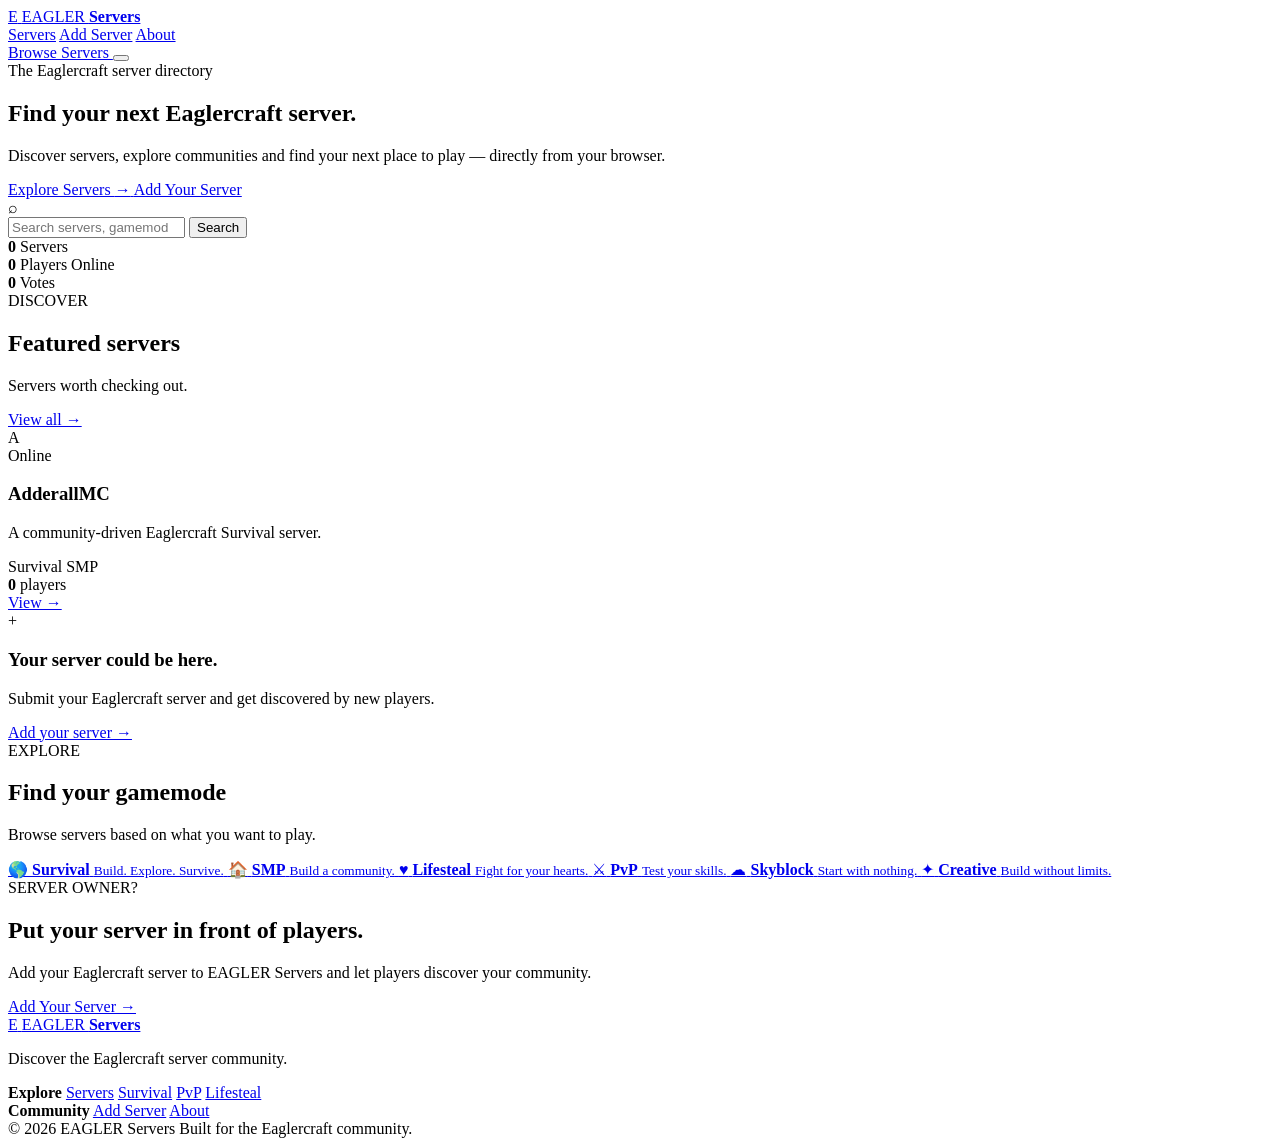
==== index.html @ 61505b95 "Add initial index.html for EAGLER Servers" ====
<!DOCTYPE html>
<html lang="en">
<head>
    <meta charset="UTF-8">
    <meta name="viewport" content="width=device-width, initial-scale=1.0">

    <title>EAGLER Servers — Find Your Next Server</title>

    <meta name="description"
        content="Discover the best Eaglercraft servers. Find Survival, SMP, Lifesteal, PvP, Skyblock, Creative and more.">

    <meta name="theme-color" content="#0b0b0f">

    <link rel="preconnect" href="https://fonts.googleapis.com">
    <link rel="preconnect" href="https://fonts.gstatic.com" crossorigin>

    <link
        href="https://fonts.googleapis.com/css2?family=Inter:wght@400;500;600;700;800&display=swap"
        rel="stylesheet">

    <link rel="stylesheet" href="css/style.css">
</head>

<body>

    <!-- Background effects -->
    <div class="background">
        <div class="background-grid"></div>
        <div class="background-glow glow-one"></div>
        <div class="background-glow glow-two"></div>
    </div>

    <!-- Navigation -->
    <header class="navbar">
        <div class="nav-container">

            <a href="index.html" class="brand">
                <span class="brand-mark">E</span>
                <span class="brand-name">EAGLER <strong>Servers</strong></span>
            </a>

            <nav class="nav-links">
                <a href="servers.html">Servers</a>
                <a href="submit.html">Add Server</a>
                <a href="about.html">About</a>
            </nav>

            <a href="servers.html" class="nav-button">
                Browse Servers
            </a>

            <button class="mobile-menu-button" aria-label="Open menu">
                <span></span>
                <span></span>
                <span></span>
            </button>

        </div>
    </header>

    <main>

        <!-- Hero -->
        <section class="hero">

            <div class="hero-content">

                <div class="hero-badge">
                    <span class="status-dot"></span>
                    The Eaglercraft server directory
                </div>

                <h1>
                    Find your next
                    <span class="gradient-text">Eaglercraft</span>
                    server.
                </h1>

                <p class="hero-description">
                    Discover servers, explore communities and find your
                    next place to play — directly from your browser.
                </p>

                <div class="hero-actions">
                    <a href="servers.html" class="button button-primary">
                        Explore Servers
                        <span>→</span>
                    </a>

                    <a href="submit.html" class="button button-secondary">
                        Add Your Server
                    </a>
                </div>

                <!-- Search -->
                <form class="hero-search" id="heroSearch">

                    <div class="search-icon">⌕</div>

                    <input
                        type="search"
                        id="serverSearch"
                        placeholder="Search servers, gamemodes or communities..."
                        autocomplete="off">

                    <button type="submit">
                        Search
                    </button>

                </form>

            </div>

            <!-- Decorative visual -->
            <div class="hero-orbit">

                <div class="orbit orbit-one"></div>
                <div class="orbit orbit-two"></div>

                <div class="hero-cube">
                    <span></span>
                    <span></span>
                    <span></span>
                    <span></span>
                    <span></span>
                    <span></span>
                </div>

            </div>

        </section>


        <!-- Stats -->
        <section class="stats section-reveal">

            <div class="stat">
                <strong data-count="0">0</strong>
                <span>Servers</span>
            </div>

            <div class="stat">
                <strong data-count="0">0</strong>
                <span>Players Online</span>
            </div>

            <div class="stat">
                <strong data-count="0">0</strong>
                <span>Votes</span>
            </div>

        </section>


        <!-- Featured -->
        <section class="section featured-section section-reveal">

            <div class="section-heading">

                <div>
                    <span class="eyebrow">DISCOVER</span>

                    <h2>
                        Featured servers
                    </h2>

                    <p>
                        Servers worth checking out.
                    </p>
                </div>

                <a href="servers.html" class="section-link">
                    View all →
                </a>

            </div>


            <div class="server-grid">

                <!-- Featured server -->
                <article class="server-card featured-card">

                    <div class="server-card-top">

                        <div class="server-logo">
                            A
                        </div>

                        <div class="server-status online">
                            <span></span>
                            Online
                        </div>

                    </div>

                    <h3>AdderallMC</h3>

                    <p class="server-description">
                        A community-driven Eaglercraft Survival server.
                    </p>

                    <div class="server-tags">
                        <span>Survival</span>
                        <span>SMP</span>
                    </div>

                    <div class="server-card-footer">

                        <div class="players">
                            <span class="players-dot"></span>
                            <strong>0</strong> players
                        </div>

                        <a href="server.html?id=adderallmc">
                            View →
                        </a>

                    </div>

                </article>


                <!-- Empty state -->
                <article class="server-card placeholder-card">

                    <div class="placeholder-icon">
                        +
                    </div>

                    <h3>Your server could be here.</h3>

                    <p>
                        Submit your Eaglercraft server and get discovered
                        by new players.
                    </p>

                    <a href="submit.html">
                        Add your server →
                    </a>

                </article>

            </div>

        </section>


        <!-- Gamemodes -->
        <section class="section modes-section section-reveal">

            <div class="section-heading">

                <div>
                    <span class="eyebrow">EXPLORE</span>

                    <h2>
                        Find your gamemode
                    </h2>

                    <p>
                        Browse servers based on what you want to play.
                    </p>
                </div>

            </div>


            <div class="modes-grid">

                <a href="servers.html?mode=survival" class="mode-card">
                    <span class="mode-icon">🌎</span>
                    <strong>Survival</strong>
                    <small>Build. Explore. Survive.</small>
                </a>

                <a href="servers.html?mode=smp" class="mode-card">
                    <span class="mode-icon">🏠</span>
                    <strong>SMP</strong>
                    <small>Build a community.</small>
                </a>

                <a href="servers.html?mode=lifesteal" class="mode-card">
                    <span class="mode-icon">♥</span>
                    <strong>Lifesteal</strong>
                    <small>Fight for your hearts.</small>
                </a>

                <a href="servers.html?mode=pvp" class="mode-card">
                    <span class="mode-icon">⚔</span>
                    <strong>PvP</strong>
                    <small>Test your skills.</small>
                </a>

                <a href="servers.html?mode=skyblock" class="mode-card">
                    <span class="mode-icon">☁</span>
                    <strong>Skyblock</strong>
                    <small>Start with nothing.</small>
                </a>

                <a href="servers.html?mode=creative" class="mode-card">
                    <span class="mode-icon">✦</span>
                    <strong>Creative</strong>
                    <small>Build without limits.</small>
                </a>

            </div>

        </section>


        <!-- CTA -->
        <section class="cta-section section-reveal">

            <div class="cta-glow"></div>

            <div class="cta-content">

                <span class="eyebrow">
                    SERVER OWNER?
                </span>

                <h2>
                    Put your server
                    <span class="gradient-text">in front of players.</span>
                </h2>

                <p>
                    Add your Eaglercraft server to EAGLER Servers and
                    let players discover your community.
                </p>

                <a href="submit.html" class="button button-primary">
                    Add Your Server →
                </a>

            </div>

        </section>

    </main>


    <!-- Footer -->
    <footer class="footer">

        <div class="footer-container">

            <div class="footer-brand">

                <a href="index.html" class="brand">
                    <span class="brand-mark">E</span>
                    <span class="brand-name">
                        EAGLER <strong>Servers</strong>
                    </span>
                </a>

                <p>
                    Discover the Eaglercraft server community.
                </p>

            </div>

            <div class="footer-links">

                <div>
                    <strong>Explore</strong>
                    <a href="servers.html">Servers</a>
                    <a href="servers.html?mode=survival">Survival</a>
                    <a href="servers.html?mode=pvp">PvP</a>
                    <a href="servers.html?mode=lifesteal">Lifesteal</a>
                </div>

                <div>
                    <strong>Community</strong>
                    <a href="submit.html">Add Server</a>
                    <a href="about.html">About</a>
                </div>

            </div>

        </div>

        <div class="footer-bottom">

            <span>
                © 2026 EAGLER Servers
            </span>

            <span>
                Built for the Eaglercraft community.
            </span>

        </div>

    </footer>


    <script src="js/main.js"></script>

</body>
</html>
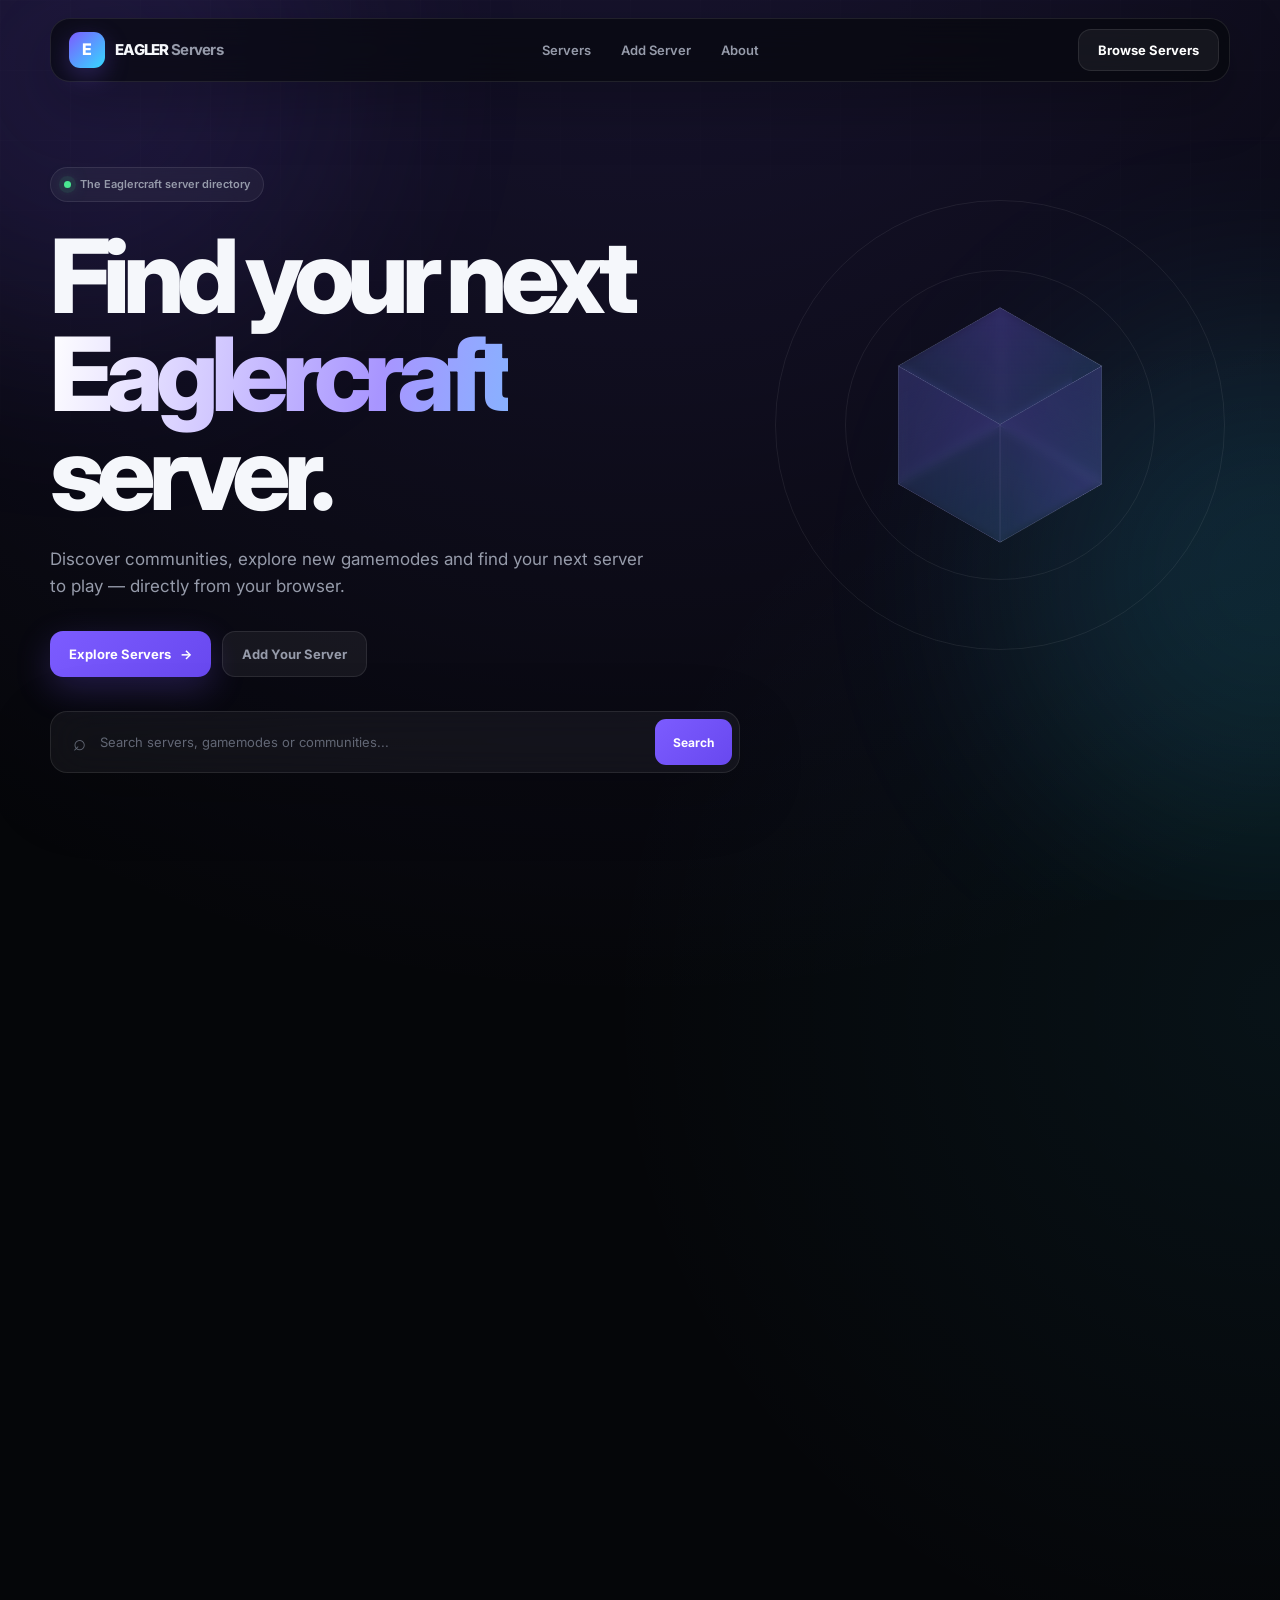
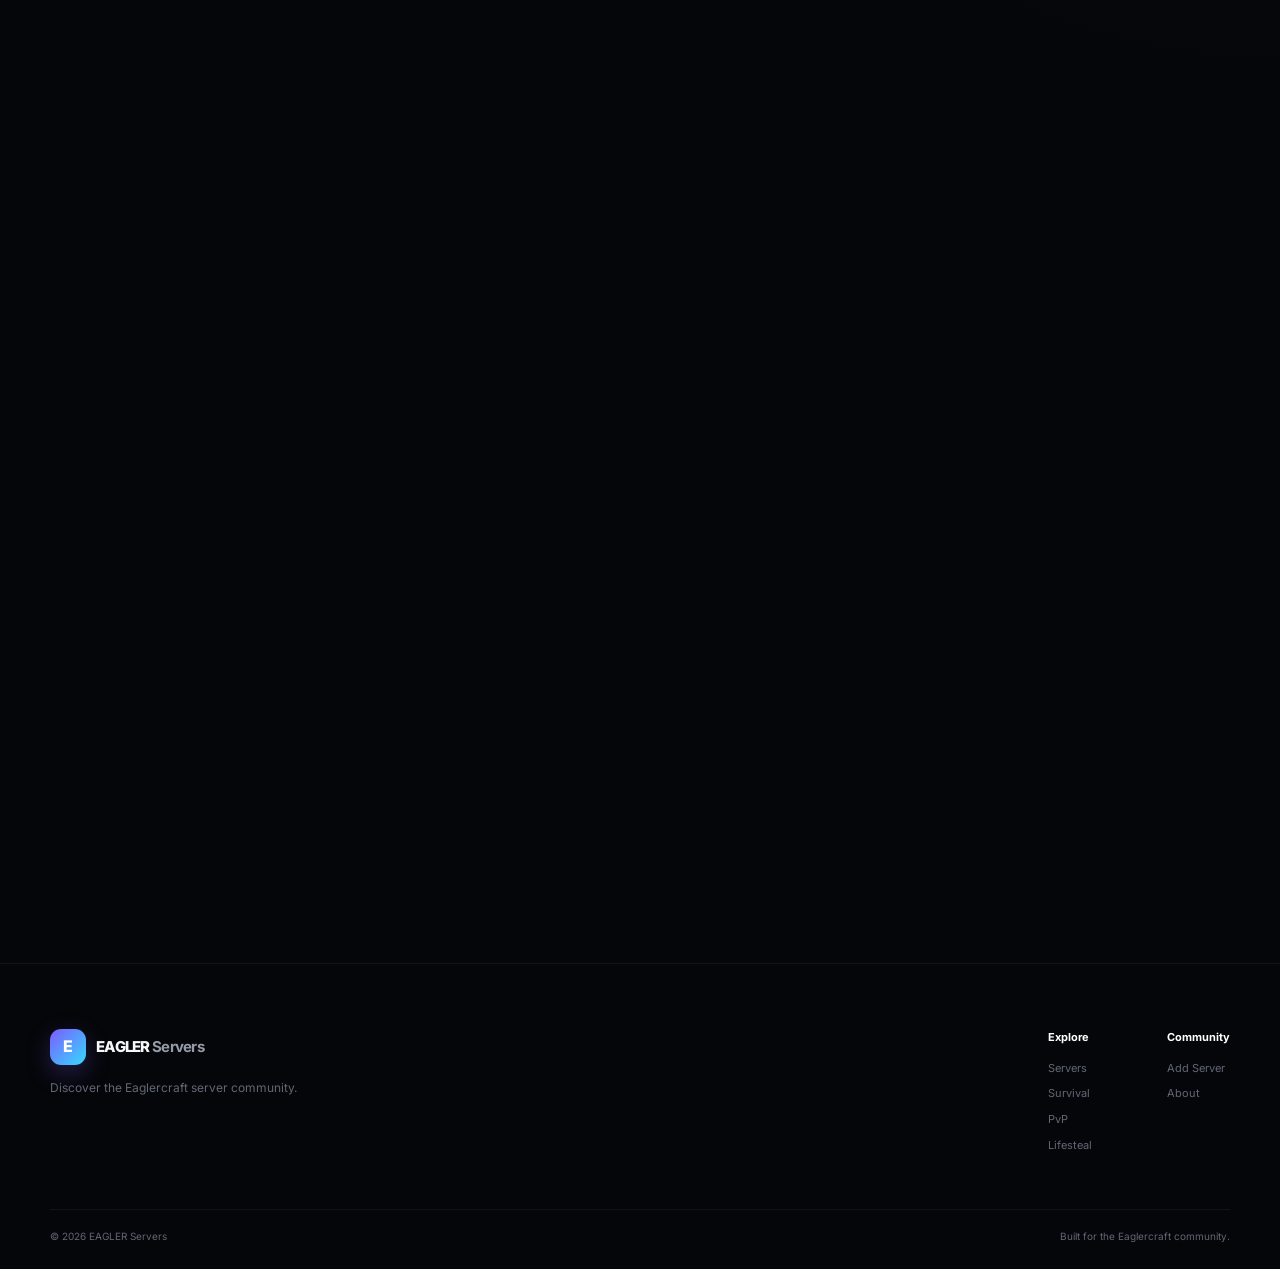
==== commit cc9eea44: "Refactor index.html for improved structure and accessibility Updated meta tags, improved accessibili" ====
--- a/index.html
+++ b/index.html
@@ -2,106 +2,220 @@
 <html lang="en">
 <head>
     <meta charset="UTF-8">
-    <meta name="viewport" content="width=device-width, initial-scale=1.0">
+
+    <meta
+        name="viewport"
+        content="width=device-width, initial-scale=1.0"
+    >
+
+    <meta
+        name="description"
+        content="EAGLER Servers — Discover, compare and play Eaglercraft servers."
+    >
+
+    <meta
+        name="theme-color"
+        content="#050609"
+    >
 
     <title>EAGLER Servers — Find Your Next Server</title>
 
-    <meta name="description"
-        content="Discover the best Eaglercraft servers. Find Survival, SMP, Lifesteal, PvP, Skyblock, Creative and more.">
-
-    <meta name="theme-color" content="#0b0b0f">
-
+    <!-- Font -->
     <link rel="preconnect" href="https://fonts.googleapis.com">
-    <link rel="preconnect" href="https://fonts.gstatic.com" crossorigin>
+    <link
+        rel="preconnect"
+        href="https://fonts.gstatic.com"
+        crossorigin
+    >
 
     <link
         href="https://fonts.googleapis.com/css2?family=Inter:wght@400;500;600;700;800&display=swap"
-        rel="stylesheet">
-
-    <link rel="stylesheet" href="css/style.css">
+        rel="stylesheet"
+    >
+
+    <!-- Styles -->
+    <link rel="stylesheet" href="style.css">
 </head>
 
 <body>
 
-    <!-- Background effects -->
-    <div class="background">
+    <!-- =====================================================
+         BACKGROUND
+         ===================================================== -->
+
+    <div class="background" aria-hidden="true">
+
         <div class="background-grid"></div>
+
         <div class="background-glow glow-one"></div>
+
         <div class="background-glow glow-two"></div>
+
     </div>
 
-    <!-- Navigation -->
+
+    <!-- =====================================================
+         NAVIGATION
+         ===================================================== -->
+
     <header class="navbar">
+
         <div class="nav-container">
 
-            <a href="index.html" class="brand">
-                <span class="brand-mark">E</span>
-                <span class="brand-name">EAGLER <strong>Servers</strong></span>
+            <a
+                href="index.html"
+                class="brand"
+                aria-label="EAGLER Servers home"
+            >
+
+                <span class="brand-mark">
+                    E
+                </span>
+
+                <span class="brand-name">
+                    EAGLER <strong>Servers</strong>
+                </span>
+
             </a>
 
-            <nav class="nav-links">
-                <a href="servers.html">Servers</a>
-                <a href="submit.html">Add Server</a>
-                <a href="about.html">About</a>
+
+            <nav
+                class="nav-links"
+                aria-label="Main navigation"
+            >
+
+                <a href="servers.html">
+                    Servers
+                </a>
+
+                <a href="submit.html">
+                    Add Server
+                </a>
+
+                <a href="about.html">
+                    About
+                </a>
+
             </nav>
 
-            <a href="servers.html" class="nav-button">
+
+            <a
+                href="servers.html"
+                class="nav-button"
+            >
                 Browse Servers
             </a>
 
-            <button class="mobile-menu-button" aria-label="Open menu">
+
+            <button
+                class="mobile-menu-button"
+                type="button"
+                aria-label="Open navigation menu"
+                aria-expanded="false"
+            >
+
                 <span></span>
                 <span></span>
                 <span></span>
+
             </button>
 
         </div>
+
     </header>
 
+
+    <!-- =====================================================
+         MAIN
+         ===================================================== -->
+
     <main>
 
-        <!-- Hero -->
+
+        <!-- =================================================
+             HERO
+             ================================================= -->
+
         <section class="hero">
 
             <div class="hero-content">
 
                 <div class="hero-badge">
+
                     <span class="status-dot"></span>
+
                     The Eaglercraft server directory
+
                 </div>
 
+
                 <h1>
+
                     Find your next
-                    <span class="gradient-text">Eaglercraft</span>
+
+                    <span class="gradient-text">
+                        Eaglercraft
+                    </span>
+
                     server.
+
                 </h1>
 
+
                 <p class="hero-description">
-                    Discover servers, explore communities and find your
-                    next place to play — directly from your browser.
+
+                    Discover communities, explore new gamemodes
+                    and find your next server to play —
+                    directly from your browser.
+
                 </p>
 
+
                 <div class="hero-actions">
-                    <a href="servers.html" class="button button-primary">
+
+                    <a
+                        href="servers.html"
+                        class="button button-primary"
+                    >
                         Explore Servers
                         <span>→</span>
                     </a>
 
-                    <a href="submit.html" class="button button-secondary">
+
+                    <a
+                        href="submit.html"
+                        class="button button-secondary"
+                    >
                         Add Your Server
                     </a>
+
                 </div>
 
+
                 <!-- Search -->
-                <form class="hero-search" id="heroSearch">
-
-                    <div class="search-icon">⌕</div>
+
+                <form
+                    class="hero-search"
+                    id="heroSearch"
+                >
+
+                    <div
+                        class="search-icon"
+                        aria-hidden="true"
+                    >
+                        ⌕
+                    </div>
+
 
                     <input
                         type="search"
                         id="serverSearch"
+                        name="search"
                         placeholder="Search servers, gamemodes or communities..."
-                        autocomplete="off">
+                        autocomplete="off"
+                        aria-label="Search servers"
+                    >
+
 
                     <button type="submit">
                         Search
@@ -111,19 +225,28 @@
 
             </div>
 
+
             <!-- Decorative visual -->
-            <div class="hero-orbit">
+
+            <div
+                class="hero-orbit"
+                aria-hidden="true"
+            >
 
                 <div class="orbit orbit-one"></div>
+
                 <div class="orbit orbit-two"></div>
 
+
                 <div class="hero-cube">
+
                     <span></span>
                     <span></span>
                     <span></span>
                     <span></span>
                     <span></span>
                     <span></span>
+
                 </div>
 
             </div>
@@ -131,136 +254,176 @@
         </section>
 
 
-        <!-- Stats -->
-        <section class="stats section-reveal">
+        <!-- =================================================
+             PLATFORM STATS
+             ================================================= -->
+
+        <section
+            class="stats section-reveal"
+            aria-label="Platform statistics"
+        >
 
             <div class="stat">
-                <strong data-count="0">0</strong>
-                <span>Servers</span>
-            </div>
+
+                <strong
+                    data-stat="servers"
+                    data-count="0"
+                >
+                    0
+                </strong>
+
+                <span>
+                    Listed Servers
+                </span>
+
+            </div>
+
 
             <div class="stat">
-                <strong data-count="0">0</strong>
-                <span>Players Online</span>
-            </div>
+
+                <strong
+                    data-stat="players"
+                    data-count="0"
+                >
+                    0
+                </strong>
+
+                <span>
+                    Players Online
+                </span>
+
+            </div>
+
 
             <div class="stat">
-                <strong data-count="0">0</strong>
-                <span>Votes</span>
+
+                <strong
+                    data-stat="votes"
+                    data-count="0"
+                >
+                    0
+                </strong>
+
+                <span>
+                    Community Votes
+                </span>
+
             </div>
 
         </section>
 
 
-        <!-- Featured -->
-        <section class="section featured-section section-reveal">
+        <!-- =================================================
+             FEATURED SERVERS
+             ================================================= -->
+
+        <section
+            class="section featured-section section-reveal"
+        >
 
             <div class="section-heading">
 
                 <div>
-                    <span class="eyebrow">DISCOVER</span>
+
+                    <span class="eyebrow">
+                        DISCOVER
+                    </span>
 
                     <h2>
                         Featured servers
                     </h2>
 
                     <p>
-                        Servers worth checking out.
+                        Explore servers selected from the community.
                     </p>
+
                 </div>
 
-                <a href="servers.html" class="section-link">
+
+                <a
+                    href="servers.html"
+                    class="section-link"
+                >
                     View all →
                 </a>
 
             </div>
 
 
-            <div class="server-grid">
-
-                <!-- Featured server -->
-                <article class="server-card featured-card">
-
-                    <div class="server-card-top">
-
-                        <div class="server-logo">
-                            A
-                        </div>
-
-                        <div class="server-status online">
-                            <span></span>
-                            Online
-                        </div>
-
-                    </div>
-
-                    <h3>AdderallMC</h3>
-
-                    <p class="server-description">
-                        A community-driven Eaglercraft Survival server.
-                    </p>
-
-                    <div class="server-tags">
-                        <span>Survival</span>
-                        <span>SMP</span>
-                    </div>
-
-                    <div class="server-card-footer">
-
-                        <div class="players">
-                            <span class="players-dot"></span>
-                            <strong>0</strong> players
-                        </div>
-
-                        <a href="server.html?id=adderallmc">
-                            View →
-                        </a>
-
-                    </div>
-
-                </article>
-
-
-                <!-- Empty state -->
-                <article class="server-card placeholder-card">
-
-                    <div class="placeholder-icon">
-                        +
-                    </div>
-
-                    <h3>Your server could be here.</h3>
-
-                    <p>
-                        Submit your Eaglercraft server and get discovered
-                        by new players.
-                    </p>
-
-                    <a href="submit.html">
-                        Add your server →
-                    </a>
-
-                </article>
+            <!--
+                main.js will populate this element using
+                servers.json.
+
+                IMPORTANT:
+                No fake servers are placed here.
+            -->
+
+            <div
+                class="server-grid"
+                id="featuredServers"
+                aria-live="polite"
+            >
+            </div>
+
+
+            <!-- Empty state -->
+
+            <div
+                class="server-empty-state"
+                id="featuredEmpty"
+                hidden
+            >
+
+                <div class="empty-icon">
+                    ✦
+                </div>
+
+                <h3>
+                    No featured servers yet.
+                </h3>
+
+                <p>
+                    Be one of the first communities listed
+                    on EAGLER Servers.
+                </p>
+
+                <a
+                    href="submit.html"
+                    class="button button-secondary"
+                >
+                    Add Your Server
+                </a>
 
             </div>
 
         </section>
 
 
-        <!-- Gamemodes -->
-        <section class="section modes-section section-reveal">
+        <!-- =================================================
+             GAME MODES
+             ================================================= -->
+
+        <section
+            class="section modes-section section-reveal"
+        >
 
             <div class="section-heading">
 
                 <div>
-                    <span class="eyebrow">EXPLORE</span>
+
+                    <span class="eyebrow">
+                        EXPLORE
+                    </span>
 
                     <h2>
                         Find your gamemode
                     </h2>
 
                     <p>
-                        Browse servers based on what you want to play.
+                        Jump straight into the type of server
+                        you want to play.
                     </p>
+
                 </div>
 
             </div>
@@ -268,40 +431,141 @@
 
             <div class="modes-grid">
 
-                <a href="servers.html?mode=survival" class="mode-card">
-                    <span class="mode-icon">🌎</span>
-                    <strong>Survival</strong>
-                    <small>Build. Explore. Survive.</small>
-                </a>
-
-                <a href="servers.html?mode=smp" class="mode-card">
-                    <span class="mode-icon">🏠</span>
-                    <strong>SMP</strong>
-                    <small>Build a community.</small>
-                </a>
-
-                <a href="servers.html?mode=lifesteal" class="mode-card">
-                    <span class="mode-icon">♥</span>
-                    <strong>Lifesteal</strong>
-                    <small>Fight for your hearts.</small>
-                </a>
-
-                <a href="servers.html?mode=pvp" class="mode-card">
-                    <span class="mode-icon">⚔</span>
-                    <strong>PvP</strong>
-                    <small>Test your skills.</small>
-                </a>
-
-                <a href="servers.html?mode=skyblock" class="mode-card">
-                    <span class="mode-icon">☁</span>
-                    <strong>Skyblock</strong>
-                    <small>Start with nothing.</small>
-                </a>
-
-                <a href="servers.html?mode=creative" class="mode-card">
-                    <span class="mode-icon">✦</span>
-                    <strong>Creative</strong>
-                    <small>Build without limits.</small>
+                <a
+                    href="servers.html?mode=survival"
+                    class="mode-card"
+                >
+
+                    <span
+                        class="mode-icon"
+                        aria-hidden="true"
+                    >
+                        🌎
+                    </span>
+
+                    <strong>
+                        Survival
+                    </strong>
+
+                    <small>
+                        Build. Explore. Survive.
+                    </small>
+
+                </a>
+
+
+                <a
+                    href="servers.html?mode=smp"
+                    class="mode-card"
+                >
+
+                    <span
+                        class="mode-icon"
+                        aria-hidden="true"
+                    >
+                        🏠
+                    </span>
+
+                    <strong>
+                        SMP
+                    </strong>
+
+                    <small>
+                        Build a community.
+                    </small>
+
+                </a>
+
+
+                <a
+                    href="servers.html?mode=lifesteal"
+                    class="mode-card"
+                >
+
+                    <span
+                        class="mode-icon"
+                        aria-hidden="true"
+                    >
+                        ♥
+                    </span>
+
+                    <strong>
+                        Lifesteal
+                    </strong>
+
+                    <small>
+                        Fight for your hearts.
+                    </small>
+
+                </a>
+
+
+                <a
+                    href="servers.html?mode=pvp"
+                    class="mode-card"
+                >
+
+                    <span
+                        class="mode-icon"
+                        aria-hidden="true"
+                    >
+                        ⚔
+                    </span>
+
+                    <strong>
+                        PvP
+                    </strong>
+
+                    <small>
+                        Test your skills.
+                    </small>
+
+                </a>
+
+
+                <a
+                    href="servers.html?mode=skyblock"
+                    class="mode-card"
+                >
+
+                    <span
+                        class="mode-icon"
+                        aria-hidden="true"
+                    >
+                        ☁
+                    </span>
+
+                    <strong>
+                        Skyblock
+                    </strong>
+
+                    <small>
+                        Start with nothing.
+                    </small>
+
+                </a>
+
+
+                <a
+                    href="servers.html?mode=creative"
+                    class="mode-card"
+                >
+
+                    <span
+                        class="mode-icon"
+                        aria-hidden="true"
+                    >
+                        ✦
+                    </span>
+
+                    <strong>
+                        Creative
+                    </strong>
+
+                    <small>
+                        Build without limits.
+                    </small>
+
                 </a>
 
             </div>
@@ -309,10 +573,13 @@
         </section>
 
 
-        <!-- CTA -->
-        <section class="cta-section section-reveal">
-
-            <div class="cta-glow"></div>
+        <!-- =================================================
+             SERVER OWNER CTA
+             ================================================= -->
+
+        <section
+            class="cta-section section-reveal"
+        >
 
             <div class="cta-content">
 
@@ -320,17 +587,28 @@
                     SERVER OWNER?
                 </span>
 
+
                 <h2>
+
                     Put your server
-                    <span class="gradient-text">in front of players.</span>
+
+                    <span class="gradient-text">
+                        in front of players.
+                    </span>
+
                 </h2>
 
+
                 <p>
-                    Add your Eaglercraft server to EAGLER Servers and
-                    let players discover your community.
+                    List your Eaglercraft server on EAGLER Servers
+                    and let new players discover your community.
                 </p>
 
-                <a href="submit.html" class="button button-primary">
+
+                <a
+                    href="submit.html"
+                    class="button button-primary"
+                >
                     Add Your Server →
                 </a>
 
@@ -341,19 +619,32 @@
     </main>
 
 
-    <!-- Footer -->
+    <!-- =====================================================
+         FOOTER
+         ===================================================== -->
+
     <footer class="footer">
 
         <div class="footer-container">
 
+
             <div class="footer-brand">
 
-                <a href="index.html" class="brand">
-                    <span class="brand-mark">E</span>
+                <a
+                    href="index.html"
+                    class="brand"
+                >
+
+                    <span class="brand-mark">
+                        E
+                    </span>
+
                     <span class="brand-name">
                         EAGLER <strong>Servers</strong>
                     </span>
-                </a>
+
+                </a>
+
 
                 <p>
                     Discover the Eaglercraft server community.
@@ -361,25 +652,55 @@
 
             </div>
 
+
             <div class="footer-links">
 
+
                 <div>
-                    <strong>Explore</strong>
-                    <a href="servers.html">Servers</a>
-                    <a href="servers.html?mode=survival">Survival</a>
-                    <a href="servers.html?mode=pvp">PvP</a>
-                    <a href="servers.html?mode=lifesteal">Lifesteal</a>
+
+                    <strong>
+                        Explore
+                    </strong>
+
+                    <a href="servers.html">
+                        Servers
+                    </a>
+
+                    <a href="servers.html?mode=survival">
+                        Survival
+                    </a>
+
+                    <a href="servers.html?mode=pvp">
+                        PvP
+                    </a>
+
+                    <a href="servers.html?mode=lifesteal">
+                        Lifesteal
+                    </a>
+
                 </div>
 
+
                 <div>
-                    <strong>Community</strong>
-                    <a href="submit.html">Add Server</a>
-                    <a href="about.html">About</a>
+
+                    <strong>
+                        Community
+                    </strong>
+
+                    <a href="submit.html">
+                        Add Server
+                    </a>
+
+                    <a href="about.html">
+                        About
+                    </a>
+
                 </div>
 
             </div>
 
         </div>
+
 
         <div class="footer-bottom">
 
@@ -396,7 +717,11 @@
     </footer>
 
 
-    <script src="js/main.js"></script>
+    <!-- =====================================================
+         JAVASCRIPT
+         ===================================================== -->
+
+    <script src="main.js"></script>
 
 </body>
 </html>
--- a/style.css
+++ b/style.css
@@ -0,0 +1,1815 @@
+/* =========================================================
+   EAGLER SERVERS
+   Premium Glass UI — V1
+   ========================================================= */
+
+:root {
+    --bg: #050609;
+    --bg-2: #080a10;
+
+    --glass: rgba(255, 255, 255, 0.055);
+    --glass-strong: rgba(255, 255, 255, 0.085);
+    --glass-hover: rgba(255, 255, 255, 0.11);
+
+    --border: rgba(255, 255, 255, 0.09);
+    --border-hover: rgba(255, 255, 255, 0.18);
+
+    --text: #f5f7fb;
+    --muted: #969baa;
+    --dim: #626775;
+
+    --accent: #7c5cff;
+    --accent-light: #9d88ff;
+    --cyan: #35d9ff;
+
+    --green: #49e891;
+    --red: #ff5f6d;
+
+    --radius-sm: 12px;
+    --radius-md: 18px;
+    --radius-lg: 26px;
+    --radius-xl: 34px;
+
+    --max-width: 1180px;
+
+    --ease: cubic-bezier(.2,.8,.2,1);
+}
+
+
+/* =========================================================
+   RESET
+   ========================================================= */
+
+* {
+    margin: 0;
+    padding: 0;
+    box-sizing: border-box;
+}
+
+html {
+    scroll-behavior: smooth;
+}
+
+body {
+    min-height: 100vh;
+
+    font-family:
+        Inter,
+        system-ui,
+        -apple-system,
+        BlinkMacSystemFont,
+        "Segoe UI",
+        sans-serif;
+
+    color: var(--text);
+
+    background:
+        radial-gradient(
+            circle at 50% -10%,
+            rgba(124, 92, 255, .18),
+            transparent 40%
+        ),
+        radial-gradient(
+            circle at 100% 35%,
+            rgba(53, 217, 255, .06),
+            transparent 30%
+        ),
+        var(--bg);
+
+    line-height: 1.6;
+
+    overflow-x: hidden;
+}
+
+::selection {
+    background: rgba(124, 92, 255, .35);
+    color: white;
+}
+
+a {
+    color: inherit;
+    text-decoration: none;
+}
+
+button,
+input {
+    font: inherit;
+}
+
+button {
+    border: 0;
+}
+
+
+/* =========================================================
+   AMBIENT BACKGROUND
+   ========================================================= */
+
+.background {
+    position: fixed;
+    inset: 0;
+
+    z-index: -10;
+
+    pointer-events: none;
+
+    overflow: hidden;
+}
+
+.background-grid {
+    position: absolute;
+    inset: 0;
+
+    background-image:
+        linear-gradient(
+            rgba(255,255,255,.025) 1px,
+            transparent 1px
+        ),
+        linear-gradient(
+            90deg,
+            rgba(255,255,255,.025) 1px,
+            transparent 1px
+        );
+
+    background-size: 70px 70px;
+
+    mask-image:
+        linear-gradient(
+            to bottom,
+            black 0%,
+            transparent 80%
+        );
+
+    opacity: .45;
+}
+
+.background-glow {
+    position: absolute;
+
+    width: 520px;
+    height: 520px;
+
+    border-radius: 50%;
+
+    filter: blur(110px);
+
+    opacity: .13;
+
+    animation: ambientFloat 14s ease-in-out infinite;
+}
+
+.glow-one {
+    top: -180px;
+    left: -180px;
+
+    background: var(--accent);
+}
+
+.glow-two {
+    top: 35%;
+    right: -250px;
+
+    background: var(--cyan);
+
+    animation-delay: -6s;
+}
+
+@keyframes ambientFloat {
+    0%,
+    100% {
+        transform: translate3d(0,0,0) scale(1);
+    }
+
+    50% {
+        transform: translate3d(45px,-35px,0) scale(1.12);
+    }
+}
+
+
+/* =========================================================
+   GLOBAL CONTAINERS
+   ========================================================= */
+
+.nav-container,
+.hero,
+.section,
+.stats,
+.footer-container,
+.footer-bottom {
+    width: min(
+        var(--max-width),
+        calc(100% - 40px)
+    );
+
+    margin-inline: auto;
+}
+
+
+/* =========================================================
+   NAVIGATION
+   ========================================================= */
+
+.navbar {
+    position: fixed;
+
+    top: 18px;
+    left: 0;
+
+    width: 100%;
+
+    z-index: 100;
+}
+
+.nav-container {
+    min-height: 64px;
+
+    padding: 8px 10px 8px 18px;
+
+    display: flex;
+    align-items: center;
+    justify-content: space-between;
+
+    background: rgba(7,8,13,.68);
+
+    border: 1px solid var(--border);
+
+    border-radius: 20px;
+
+    backdrop-filter: blur(24px);
+    -webkit-backdrop-filter: blur(24px);
+
+    box-shadow:
+        0 20px 60px rgba(0,0,0,.25);
+
+    transition:
+        border-color .3s var(--ease),
+        background .3s var(--ease);
+}
+
+.nav-container:hover {
+    border-color: var(--border-hover);
+    background: rgba(9,10,16,.76);
+}
+
+
+/* =========================================================
+   BRAND
+   ========================================================= */
+
+.brand {
+    display: inline-flex;
+    align-items: center;
+
+    gap: 10px;
+
+    font-weight: 800;
+
+    letter-spacing: -.045em;
+}
+
+.brand-mark {
+    width: 36px;
+    height: 36px;
+
+    display: grid;
+    place-items: center;
+
+    border-radius: 11px;
+
+    background:
+        linear-gradient(
+            135deg,
+            var(--accent),
+            var(--cyan)
+        );
+
+    color: white;
+
+    box-shadow:
+        0 8px 25px rgba(124,92,255,.28);
+
+    transition:
+        transform .35s var(--ease),
+        box-shadow .35s var(--ease);
+}
+
+.brand:hover .brand-mark {
+    transform:
+        rotate(-7deg)
+        scale(1.08);
+
+    box-shadow:
+        0 12px 35px rgba(124,92,255,.4);
+}
+
+.brand-name {
+    font-size: 15px;
+}
+
+.brand-name strong {
+    color: var(--muted);
+}
+
+
+/* =========================================================
+   NAV LINKS
+   ========================================================= */
+
+.nav-links {
+    display: flex;
+    align-items: center;
+
+    gap: 30px;
+}
+
+.nav-links a {
+    position: relative;
+
+    color: var(--muted);
+
+    font-size: 13px;
+    font-weight: 600;
+
+    transition:
+        color .25s ease;
+}
+
+.nav-links a::after {
+    content: "";
+
+    position: absolute;
+
+    left: 50%;
+    bottom: -9px;
+
+    width: 0;
+    height: 2px;
+
+    border-radius: 99px;
+
+    background:
+        linear-gradient(
+            90deg,
+            var(--accent),
+            var(--cyan)
+        );
+
+    transform: translateX(-50%);
+
+    transition:
+        width .3s var(--ease);
+}
+
+.nav-links a:hover {
+    color: white;
+}
+
+.nav-links a:hover::after {
+    width: 18px;
+}
+
+
+/* =========================================================
+   BUTTONS
+   ========================================================= */
+
+.button,
+.nav-button {
+    display: inline-flex;
+    align-items: center;
+    justify-content: center;
+
+    gap: 9px;
+
+    min-height: 46px;
+
+    padding: 0 19px;
+
+    border-radius: 13px;
+
+    font-size: 13px;
+    font-weight: 700;
+
+    transition:
+        transform .3s var(--ease),
+        box-shadow .3s var(--ease),
+        border-color .3s ease,
+        background .3s ease;
+}
+
+.nav-button {
+    min-height: 42px;
+
+    color: white;
+
+    background: var(--glass);
+
+    border: 1px solid var(--border);
+}
+
+.nav-button:hover {
+    transform: translateY(-2px);
+
+    background: var(--glass-strong);
+
+    border-color: var(--border-hover);
+}
+
+.button-primary {
+    color: white;
+
+    background:
+        linear-gradient(
+            135deg,
+            var(--accent),
+            #6848ef
+        );
+
+    box-shadow:
+        0 12px 35px rgba(124,92,255,.24);
+}
+
+.button-primary:hover {
+    transform: translateY(-3px);
+
+    box-shadow:
+        0 18px 45px rgba(124,92,255,.38);
+}
+
+.button-secondary {
+    color: var(--muted);
+
+    background: var(--glass);
+
+    border: 1px solid var(--border);
+}
+
+.button-secondary:hover {
+    color: white;
+
+    transform: translateY(-3px);
+
+    background: var(--glass-strong);
+
+    border-color: var(--border-hover);
+}
+
+
+/* =========================================================
+   MOBILE MENU
+   ========================================================= */
+
+.mobile-menu-button {
+    display: none;
+
+    width: 43px;
+    height: 43px;
+
+    align-items: center;
+    justify-content: center;
+
+    flex-direction: column;
+
+    gap: 5px;
+
+    border-radius: 12px;
+
+    background: var(--glass);
+
+    border: 1px solid var(--border);
+
+    cursor: pointer;
+}
+
+.mobile-menu-button span {
+    width: 18px;
+    height: 2px;
+
+    border-radius: 99px;
+
+    background: white;
+}
+
+
+/* =========================================================
+   HERO
+   ========================================================= */
+
+.hero {
+    position: relative;
+
+    min-height: 850px;
+
+    display: flex;
+    align-items: center;
+
+    padding-top: 90px;
+}
+
+.hero-content {
+    position: relative;
+
+    z-index: 5;
+
+    width: min(720px,100%);
+}
+
+.hero-badge {
+    display: inline-flex;
+    align-items: center;
+
+    gap: 9px;
+
+    padding: 8px 13px;
+
+    border-radius: 999px;
+
+    background: rgba(255,255,255,.045);
+
+    border: 1px solid var(--border);
+
+    color: var(--muted);
+
+    font-size: 11px;
+    font-weight: 600;
+
+    backdrop-filter: blur(14px);
+
+    animation:
+        heroIn .8s var(--ease) both;
+}
+
+.status-dot {
+    width: 7px;
+    height: 7px;
+
+    border-radius: 50%;
+
+    background: var(--green);
+
+    box-shadow:
+        0 0 0 5px rgba(73,232,145,.08),
+        0 0 16px rgba(73,232,145,.6);
+
+    animation:
+        pulse 2s ease-in-out infinite;
+}
+
+@keyframes pulse {
+    0%,
+    100% {
+        transform: scale(.9);
+        opacity: .7;
+    }
+
+    50% {
+        transform: scale(1.15);
+        opacity: 1;
+    }
+}
+
+.hero h1 {
+    max-width: 800px;
+
+    margin-top: 25px;
+
+    font-size:
+        clamp(
+            3.7rem,
+            8vw,
+            7rem
+        );
+
+    line-height: .96;
+
+    letter-spacing: -.075em;
+
+    font-weight: 800;
+
+    animation:
+        heroIn .9s .08s var(--ease) both;
+}
+
+.gradient-text {
+    background:
+        linear-gradient(
+            100deg,
+            #fff,
+            #a895ff,
+            #55ddff,
+            #fff
+        );
+
+    background-size: 220% auto;
+
+    -webkit-background-clip: text;
+    background-clip: text;
+
+    color: transparent;
+
+    animation:
+        gradientShift 6s ease-in-out infinite;
+}
+
+@keyframes gradientShift {
+    0%,
+    100% {
+        background-position: 0 50%;
+    }
+
+    50% {
+        background-position: 100% 50%;
+    }
+}
+
+.hero-description {
+    max-width: 600px;
+
+    margin-top: 24px;
+
+    color: var(--muted);
+
+    font-size: 17px;
+
+    animation:
+        heroIn .9s .16s var(--ease) both;
+}
+
+.hero-actions {
+    display: flex;
+
+    flex-wrap: wrap;
+
+    gap: 11px;
+
+    margin-top: 31px;
+
+    animation:
+        heroIn .9s .24s var(--ease) both;
+}
+
+@keyframes heroIn {
+    from {
+        opacity: 0;
+        transform: translateY(24px);
+    }
+
+    to {
+        opacity: 1;
+        transform: translateY(0);
+    }
+}
+
+
+/* =========================================================
+   SEARCH
+   ========================================================= */
+
+.hero-search {
+    max-width: 690px;
+
+    display: flex;
+    align-items: center;
+
+    margin-top: 34px;
+
+    padding: 7px;
+
+    border-radius: 17px;
+
+    background:
+        rgba(255,255,255,.045);
+
+    border: 1px solid var(--border);
+
+    backdrop-filter: blur(20px);
+
+    box-shadow:
+        0 20px 70px rgba(0,0,0,.2);
+
+    transition:
+        border-color .3s ease,
+        box-shadow .3s ease;
+
+    animation:
+        heroIn .9s .32s var(--ease) both;
+}
+
+.hero-search:focus-within {
+    border-color:
+        rgba(124,92,255,.55);
+
+    box-shadow:
+        0 20px 70px rgba(124,92,255,.13);
+}
+
+.search-icon {
+    width: 42px;
+
+    display: grid;
+    place-items: center;
+
+    color: var(--dim);
+
+    font-size: 22px;
+}
+
+.hero-search input {
+    flex: 1;
+
+    min-width: 0;
+
+    height: 46px;
+
+    border: 0;
+    outline: 0;
+
+    background: transparent;
+
+    color: white;
+
+    font-size: 13px;
+}
+
+.hero-search input::placeholder {
+    color: var(--dim);
+}
+
+.hero-search button {
+    height: 46px;
+
+    padding: 0 18px;
+
+    border-radius: 11px;
+
+    background:
+        linear-gradient(
+            135deg,
+            var(--accent),
+            #6848ef
+        );
+
+    color: white;
+
+    font-size: 12px;
+    font-weight: 700;
+
+    cursor: pointer;
+
+    transition:
+        transform .25s var(--ease);
+}
+
+.hero-search button:hover {
+    transform: translateY(-1px);
+}
+
+
+/* =========================================================
+   HERO VISUAL
+   ========================================================= */
+
+.hero-orbit {
+    position: absolute;
+
+    right: -20px;
+    top: 175px;
+
+    width: 500px;
+    height: 500px;
+
+    pointer-events: none;
+}
+
+.orbit {
+    position: absolute;
+
+    top: 50%;
+    left: 50%;
+
+    border-radius: 50%;
+
+    border:
+        1px solid
+        rgba(255,255,255,.07);
+
+    transform:
+        translate(-50%,-50%);
+}
+
+.orbit-one {
+    width: 450px;
+    height: 450px;
+
+    animation:
+        orbitSpin 26s linear infinite;
+}
+
+.orbit-two {
+    width: 310px;
+    height: 310px;
+
+    animation:
+        orbitSpin 18s linear infinite reverse;
+}
+
+@keyframes orbitSpin {
+    from {
+        transform:
+            translate(-50%,-50%)
+            rotate(0deg);
+    }
+
+    to {
+        transform:
+            translate(-50%,-50%)
+            rotate(360deg);
+    }
+}
+
+.hero-cube {
+    position: absolute;
+
+    top: 50%;
+    left: 50%;
+
+    width: 145px;
+    height: 145px;
+
+    transform:
+        translate(-50%,-50%)
+        rotateX(55deg)
+        rotateZ(45deg);
+
+    transform-style: preserve-3d;
+
+    animation:
+        cubeFloat 7s ease-in-out infinite;
+}
+
+.hero-cube span {
+    position: absolute;
+
+    width: 145px;
+    height: 145px;
+
+    border:
+        1px solid
+        rgba(255,255,255,.12);
+
+    background:
+        linear-gradient(
+            135deg,
+            rgba(124,92,255,.2),
+            rgba(53,217,255,.06)
+        );
+
+    backdrop-filter: blur(5px);
+}
+
+.hero-cube span:nth-child(1) {
+    transform: translateZ(72px);
+}
+
+.hero-cube span:nth-child(2) {
+    transform:
+        rotateY(180deg)
+        translateZ(72px);
+}
+
+.hero-cube span:nth-child(3) {
+    transform:
+        rotateY(90deg)
+        translateZ(72px);
+}
+
+.hero-cube span:nth-child(4) {
+    transform:
+        rotateY(-90deg)
+        translateZ(72px);
+}
+
+.hero-cube span:nth-child(5) {
+    transform:
+        rotateX(90deg)
+        translateZ(72px);
+}
+
+.hero-cube span:nth-child(6) {
+    transform:
+        rotateX(-90deg)
+        translateZ(72px);
+}
+
+@keyframes cubeFloat {
+    0%,
+    100% {
+        transform:
+            translate(-50%,-50%)
+            rotateX(55deg)
+            rotateZ(45deg)
+            translateY(0);
+    }
+
+    50% {
+        transform:
+            translate(-50%,-50%)
+            rotateX(61deg)
+            rotateZ(54deg)
+            translateY(-25px);
+    }
+}
+
+
+/* =========================================================
+   STATS
+   ========================================================= */
+
+.stats {
+    position: relative;
+    z-index: 5;
+
+    display: grid;
+
+    grid-template-columns:
+        repeat(3,1fr);
+
+    gap: 14px;
+
+    margin-top: -45px;
+}
+
+.stat {
+    min-height: 120px;
+
+    padding: 26px;
+
+    border-radius: var(--radius-md);
+
+    background:
+        rgba(255,255,255,.035);
+
+    border: 1px solid var(--border);
+
+    backdrop-filter: blur(18px);
+
+    transition:
+        transform .35s var(--ease),
+        background .35s ease,
+        border-color .35s ease;
+}
+
+.stat:hover {
+    transform: translateY(-5px);
+
+    background:
+        var(--glass-strong);
+
+    border-color:
+        var(--border-hover);
+}
+
+.stat strong {
+    display: block;
+
+    font-size: 32px;
+
+    line-height: 1;
+
+    letter-spacing: -.05em;
+}
+
+.stat span {
+    display: block;
+
+    margin-top: 9px;
+
+    color: var(--dim);
+
+    font-size: 12px;
+}
+
+
+/* =========================================================
+   SECTIONS
+   ========================================================= */
+
+.section {
+    padding-top: 145px;
+}
+
+.section-heading {
+    display: flex;
+
+    align-items: flex-end;
+    justify-content: space-between;
+
+    gap: 30px;
+
+    margin-bottom: 32px;
+}
+
+.eyebrow {
+    display: block;
+
+    margin-bottom: 9px;
+
+    color: var(--cyan);
+
+    font-size: 10px;
+    font-weight: 800;
+
+    letter-spacing: .18em;
+}
+
+.section-heading h2 {
+    font-size:
+        clamp(
+            2rem,
+            5vw,
+            3.1rem
+        );
+
+    line-height: 1;
+
+    letter-spacing: -.06em;
+}
+
+.section-heading p {
+    margin-top: 9px;
+
+    color: var(--dim);
+
+    font-size: 13px;
+}
+
+.section-link {
+    color: var(--muted);
+
+    font-size: 13px;
+    font-weight: 700;
+
+    transition:
+        color .25s ease,
+        transform .25s var(--ease);
+}
+
+.section-link:hover {
+    color: white;
+
+    transform: translateX(4px);
+}
+
+
+/* =========================================================
+   REAL SERVER CARDS
+   ========================================================= */
+
+.server-grid {
+    display: grid;
+
+    grid-template-columns:
+        repeat(3,1fr);
+
+    gap: 15px;
+}
+
+.server-card {
+    position: relative;
+
+    min-height: 285px;
+
+    padding: 23px;
+
+    overflow: hidden;
+
+    border-radius: var(--radius-lg);
+
+    background:
+        linear-gradient(
+            145deg,
+            rgba(255,255,255,.065),
+            rgba(255,255,255,.025)
+        );
+
+    border: 1px solid var(--border);
+
+    backdrop-filter: blur(20px);
+
+    transition:
+        transform .4s var(--ease),
+        border-color .3s ease,
+        box-shadow .4s ease;
+}
+
+.server-card:hover {
+    transform: translateY(-7px);
+
+    border-color:
+        rgba(124,92,255,.34);
+
+    box-shadow:
+        0 25px 70px rgba(0,0,0,.28);
+}
+
+.server-card::before {
+    content: "";
+
+    position: absolute;
+
+    width: 220px;
+    height: 220px;
+
+    top: -120px;
+    right: -100px;
+
+    border-radius: 50%;
+
+    background:
+        rgba(124,92,255,.14);
+
+    filter: blur(55px);
+
+    opacity: 0;
+
+    transition:
+        opacity .45s ease;
+}
+
+.server-card:hover::before {
+    opacity: 1;
+}
+
+.server-card-top {
+    display: flex;
+
+    align-items: center;
+    justify-content: space-between;
+}
+
+.server-logo {
+    width: 54px;
+    height: 54px;
+
+    display: grid;
+    place-items: center;
+
+    border-radius: 15px;
+
+    background:
+        linear-gradient(
+            135deg,
+            var(--accent),
+            var(--cyan)
+        );
+
+    color: white;
+
+    font-size: 19px;
+    font-weight: 800;
+}
+
+.server-status {
+    display: inline-flex;
+    align-items: center;
+
+    gap: 7px;
+
+    padding: 6px 9px;
+
+    border-radius: 999px;
+
+    font-size: 10px;
+    font-weight: 700;
+}
+
+.server-status.online {
+    background:
+        rgba(73,232,145,.07);
+
+    color:
+        #78efad;
+}
+
+.server-status span {
+    width: 6px;
+    height: 6px;
+
+    border-radius: 50%;
+
+    background: var(--green);
+}
+
+.server-card h3 {
+    margin-top: 20px;
+
+    font-size: 20px;
+
+    letter-spacing: -.035em;
+}
+
+.server-description {
+    margin-top: 6px;
+
+    color: var(--dim);
+
+    font-size: 12px;
+}
+
+.server-tags {
+    display: flex;
+
+    flex-wrap: wrap;
+
+    gap: 6px;
+
+    margin-top: 15px;
+}
+
+.server-tags span {
+    padding: 5px 8px;
+
+    border-radius: 7px;
+
+    background:
+        rgba(255,255,255,.045);
+
+    border:
+        1px solid
+        rgba(255,255,255,.06);
+
+    color: var(--muted);
+
+    font-size: 9px;
+    font-weight: 600;
+}
+
+.server-card-footer {
+    position: absolute;
+
+    left: 23px;
+    right: 23px;
+    bottom: 19px;
+
+    display: flex;
+
+    align-items: center;
+    justify-content: space-between;
+
+    padding-top: 15px;
+
+    border-top:
+        1px solid
+        rgba(255,255,255,.06);
+}
+
+.players {
+    display: flex;
+
+    align-items: center;
+
+    gap: 6px;
+
+    color: var(--dim);
+
+    font-size: 11px;
+}
+
+.players strong {
+    color: white;
+}
+
+.players-dot {
+    width: 6px;
+    height: 6px;
+
+    border-radius: 50%;
+
+    background: var(--green);
+}
+
+.server-card-footer a {
+    color: white;
+
+    font-size: 11px;
+    font-weight: 700;
+
+    transition:
+        transform .25s var(--ease);
+}
+
+.server-card-footer a:hover {
+    transform: translateX(4px);
+}
+
+
+/* =========================================================
+   GAME MODES
+   ========================================================= */
+
+.modes-grid {
+    display: grid;
+
+    grid-template-columns:
+        repeat(3,1fr);
+
+    gap: 13px;
+}
+
+.mode-card {
+    position: relative;
+
+    min-height: 165px;
+
+    padding: 22px;
+
+    display: flex;
+
+    flex-direction: column;
+
+    justify-content: flex-end;
+
+    overflow: hidden;
+
+    border-radius: var(--radius-md);
+
+    background:
+        rgba(255,255,255,.035);
+
+    border: 1px solid var(--border);
+
+    transition:
+        transform .35s var(--ease),
+        border-color .3s ease,
+        background .3s ease;
+}
+
+.mode-card::after {
+    content: "";
+
+    position: absolute;
+
+    inset: 0;
+
+    background:
+        radial-gradient(
+            circle at 100% 0%,
+            rgba(124,92,255,.16),
+            transparent 48%
+        );
+
+    opacity: 0;
+
+    transition:
+        opacity .4s ease;
+}
+
+.mode-card:hover {
+    transform: translateY(-6px);
+
+    background:
+        var(--glass-strong);
+
+    border-color:
+        rgba(124,92,255,.32);
+}
+
+.mode-card:hover::after {
+    opacity: 1;
+}
+
+.mode-icon {
+    position: absolute;
+
+    top: 19px;
+    left: 21px;
+
+    font-size: 25px;
+
+    transition:
+        transform .4s var(--ease);
+}
+
+.mode-card:hover .mode-icon {
+    transform:
+        translateY(-4px)
+        rotate(-6deg)
+        scale(1.08);
+}
+
+.mode-card strong,
+.mode-card small {
+    position: relative;
+
+    z-index: 2;
+}
+
+.mode-card strong {
+    font-size: 16px;
+}
+
+.mode-card small {
+    margin-top: 3px;
+
+    color: var(--dim);
+
+    font-size: 10px;
+}
+
+
+/* =========================================================
+   CTA
+   ========================================================= */
+
+.cta-section {
+    position: relative;
+
+    width: min(
+        var(--max-width),
+        calc(100% - 40px)
+    );
+
+    min-height: 430px;
+
+    margin:
+        145px auto 0;
+
+    display: grid;
+
+    place-items: center;
+
+    overflow: hidden;
+
+    border-radius: var(--radius-xl);
+
+    background:
+        radial-gradient(
+            circle at 50% 0%,
+            rgba(124,92,255,.18),
+            transparent 48%
+        ),
+        rgba(255,255,255,.035);
+
+    border:
+        1px solid var(--border);
+
+    box-shadow:
+        0 30px 90px rgba(0,0,0,.25);
+}
+
+.cta-section::before {
+    content: "";
+
+    position: absolute;
+
+    width: 600px;
+    height: 600px;
+
+    border-radius: 50%;
+
+    border:
+        1px solid
+        rgba(255,255,255,.05);
+
+    animation:
+        ctaRotate 30s linear infinite;
+}
+
+@keyframes ctaRotate {
+    from {
+        transform: rotate(0deg);
+    }
+
+    to {
+        transform: rotate(360deg);
+    }
+}
+
+.cta-content {
+    position: relative;
+
+    z-index: 2;
+
+    max-width: 650px;
+
+    padding: 70px 25px;
+
+    text-align: center;
+}
+
+.cta-content h2 {
+    font-size:
+        clamp(
+            2.4rem,
+            6vw,
+            4.3rem
+        );
+
+    line-height: 1;
+
+    letter-spacing: -.065em;
+}
+
+.cta-content p {
+    max-width: 520px;
+
+    margin:
+        20px auto 27px;
+
+    color: var(--dim);
+
+    font-size: 14px;
+}
+
+
+/* =========================================================
+   FOOTER
+   ========================================================= */
+
+.footer {
+    margin-top: 145px;
+
+    padding:
+        65px 0 25px;
+
+    border-top:
+        1px solid
+        rgba(255,255,255,.06);
+}
+
+.footer-container {
+    display: flex;
+
+    justify-content: space-between;
+
+    gap: 60px;
+}
+
+.footer-brand {
+    max-width: 300px;
+}
+
+.footer-brand p {
+    margin-top: 13px;
+
+    color: var(--dim);
+
+    font-size: 12px;
+}
+
+.footer-links {
+    display: flex;
+
+    gap: 75px;
+}
+
+.footer-links div {
+    display: flex;
+
+    flex-direction: column;
+
+    gap: 8px;
+}
+
+.footer-links strong {
+    margin-bottom: 5px;
+
+    color: white;
+
+    font-size: 11px;
+}
+
+.footer-links a {
+    color: var(--dim);
+
+    font-size: 11px;
+
+    transition:
+        color .25s ease;
+}
+
+.footer-links a:hover {
+    color: white;
+}
+
+.footer-bottom {
+    display: flex;
+
+    justify-content: space-between;
+
+    gap: 20px;
+
+    margin-top: 55px;
+
+    padding-top: 18px;
+
+    border-top:
+        1px solid
+        rgba(255,255,255,.05);
+
+    color: var(--dim);
+
+    font-size: 10px;
+}
+
+
+/* =========================================================
+   SCROLL REVEAL
+   ========================================================= */
+
+.section-reveal {
+    opacity: 0;
+
+    transform: translateY(30px);
+
+    transition:
+        opacity .8s ease,
+        transform .8s var(--ease);
+}
+
+.section-reveal.visible {
+    opacity: 1;
+
+    transform: translateY(0);
+}
+
+
+/* =========================================================
+   RESPONSIVE
+   ========================================================= */
+
+@media (max-width: 1050px) {
+
+    .hero-orbit {
+        right: -170px;
+
+        opacity: .35;
+    }
+
+    .server-grid {
+        grid-template-columns:
+            repeat(2,1fr);
+    }
+}
+
+
+@media (max-width: 760px) {
+
+    .nav-links,
+    .nav-button {
+        display: none;
+    }
+
+    .mobile-menu-button {
+        display: flex;
+    }
+
+    .hero {
+        min-height: 780px;
+
+        padding-top: 120px;
+    }
+
+    .hero-orbit {
+        top: 370px;
+        right: -170px;
+
+        opacity: .18;
+
+        transform: scale(.8);
+    }
+
+    .hero h1 {
+        font-size:
+            clamp(
+                3.2rem,
+                14vw,
+                5rem
+            );
+    }
+
+    .hero-description {
+        font-size: 15px;
+    }
+
+    .stats {
+        grid-template-columns: 1fr;
+    }
+
+    .section {
+        padding-top: 110px;
+    }
+
+    .section-heading {
+        flex-direction: column;
+
+        align-items: flex-start;
+    }
+
+    .server-grid {
+        grid-template-columns: 1fr;
+    }
+
+    .modes-grid {
+        grid-template-columns:
+            repeat(2,1fr);
+    }
+
+    .cta-section {
+        margin-top: 110px;
+    }
+
+    .footer-container {
+        flex-direction: column;
+    }
+
+    .footer-bottom {
+        flex-direction: column;
+    }
+}
+
+
+@media (max-width: 520px) {
+
+    .nav-container,
+    .hero,
+    .section,
+    .stats,
+    .footer-container,
+    .footer-bottom {
+        width:
+            calc(100% - 24px);
+    }
+
+    .navbar {
+        top: 10px;
+    }
+
+    .hero {
+        min-height: 720px;
+    }
+
+    .hero h1 {
+        font-size: 3.15rem;
+    }
+
+    .hero-actions {
+        flex-direction: column;
+
+        align-items: stretch;
+    }
+
+    .button {
+        width: 100%;
+    }
+
+    .hero-search {
+        margin-top: 24px;
+    }
+
+    .hero-search input {
+        font-size: 11px;
+    }
+
+    .hero-search button {
+        padding-inline: 13px;
+
+        font-size: 11px;
+    }
+
+    .modes-grid {
+        grid-template-columns: 1fr;
+    }
+
+    .cta-content {
+        padding-inline: 18px;
+    }
+
+    .footer-links {
+        flex-direction: column;
+
+        gap: 28px;
+    }
+}
+
+
+/* =========================================================
+   REDUCED MOTION
+   ========================================================= */
+
+@media (prefers-reduced-motion: reduce) {
+
+    *,
+    *::before,
+    *::after {
+        animation-duration: .01ms !important;
+        animation-iteration-count: 1 !important;
+        scroll-behavior: auto !important;
+        transition-duration: .01ms !important;
+    }
+
+    .section-reveal {
+        opacity: 1;
+        transform: none;
+    }
+}
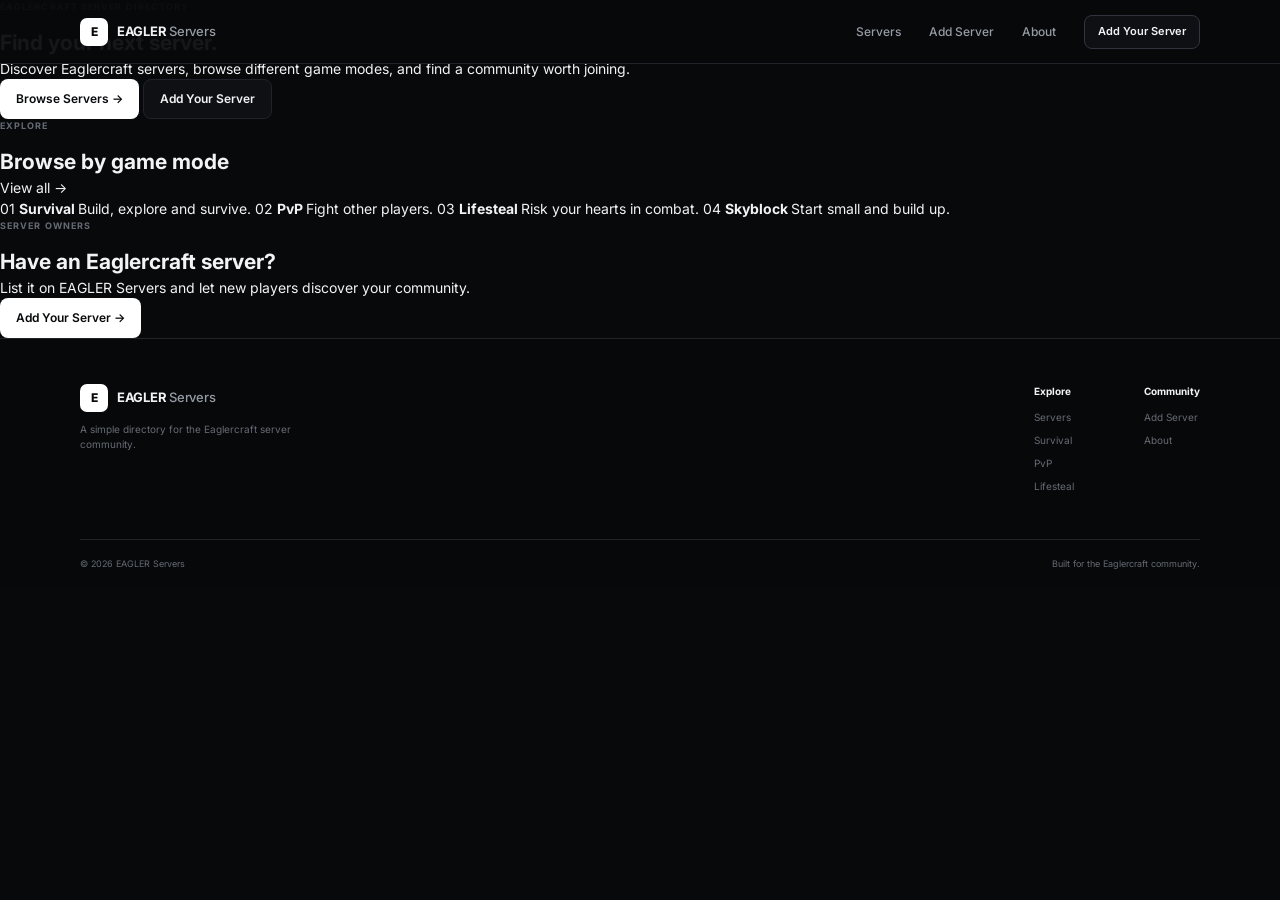
==== commit c8c5e961: "Refactor index.html for improved structure and content Updated meta tags, titles, and content for be" ====
--- a/index.html
+++ b/index.html
@@ -10,53 +10,37 @@
 
     <meta
         name="description"
-        content="EAGLER Servers — Discover, compare and play Eaglercraft servers."
+        content="EAGLER Servers — Discover Eaglercraft servers and find your next community."
     >
 
     <meta
         name="theme-color"
-        content="#050609"
+        content="#08090b"
     >
 
-    <title>EAGLER Servers — Find Your Next Server</title>
-
-    <!-- Font -->
+    <title>EAGLER Servers — Discover Eaglercraft Servers</title>
+
     <link rel="preconnect" href="https://fonts.googleapis.com">
-    <link
-        rel="preconnect"
-        href="https://fonts.gstatic.com"
-        crossorigin
-    >
 
     <link
         href="https://fonts.googleapis.com/css2?family=Inter:wght@400;500;600;700;800&display=swap"
         rel="stylesheet"
     >
 
-    <!-- Styles -->
     <link rel="stylesheet" href="style.css">
 </head>
 
 <body>
 
-    <!-- =====================================================
-         BACKGROUND
-         ===================================================== -->
-
-    <div class="background" aria-hidden="true">
-
-        <div class="background-grid"></div>
-
-        <div class="background-glow glow-one"></div>
-
-        <div class="background-glow glow-two"></div>
-
-    </div>
-
-
-    <!-- =====================================================
-         NAVIGATION
-         ===================================================== -->
+    <!-- Background -->
+
+    <div
+        class="background"
+        aria-hidden="true"
+    ></div>
+
+
+    <!-- Navigation -->
 
     <header class="navbar">
 
@@ -100,10 +84,10 @@
 
 
             <a
-                href="servers.html"
+                href="submit.html"
                 class="nav-button"
             >
-                Browse Servers
+                Add Your Server
             </a>
 
 
@@ -113,11 +97,9 @@
                 aria-label="Open navigation menu"
                 aria-expanded="false"
             >
-
                 <span></span>
                 <span></span>
                 <span></span>
-
             </button>
 
         </div>
@@ -125,49 +107,32 @@
     </header>
 
 
-    <!-- =====================================================
-         MAIN
-         ===================================================== -->
+    <!-- Main -->
 
     <main>
 
 
-        <!-- =================================================
-             HERO
-             ================================================= -->
-
-        <section class="hero">
-
-            <div class="hero-content">
-
-                <div class="hero-badge">
-
-                    <span class="status-dot"></span>
-
-                    The Eaglercraft server directory
-
-                </div>
+        <!-- Hero -->
+
+        <section class="home-hero">
+
+            <div class="home-hero-content">
+
+                <span class="eyebrow">
+                    EAGLERCRAFT SERVER DIRECTORY
+                </span>
 
 
                 <h1>
-
                     Find your next
-
-                    <span class="gradient-text">
-                        Eaglercraft
-                    </span>
-
-                    server.
-
+                    <span>server.</span>
                 </h1>
 
 
-                <p class="hero-description">
-
-                    Discover communities, explore new gamemodes
-                    and find your next server to play —
-                    directly from your browser.
-
+                <p>
+                    Discover Eaglercraft servers, browse
+                    different game modes, and find a
+                    community worth joining.
                 </p>
 
 
@@ -177,8 +142,7 @@
                         href="servers.html"
                         class="button button-primary"
                     >
-                        Explore Servers
-                        <span>→</span>
+                        Browse Servers →
                     </a>
 
 
@@ -191,151 +155,26 @@
 
                 </div>
 
-
-                <!-- Search -->
-
-                <form
-                    class="hero-search"
-                    id="heroSearch"
-                >
-
-                    <div
-                        class="search-icon"
-                        aria-hidden="true"
-                    >
-                        ⌕
-                    </div>
-
-
-                    <input
-                        type="search"
-                        id="serverSearch"
-                        name="search"
-                        placeholder="Search servers, gamemodes or communities..."
-                        autocomplete="off"
-                        aria-label="Search servers"
-                    >
-
-
-                    <button type="submit">
-                        Search
-                    </button>
-
-                </form>
-
-            </div>
-
-
-            <!-- Decorative visual -->
-
-            <div
-                class="hero-orbit"
-                aria-hidden="true"
-            >
-
-                <div class="orbit orbit-one"></div>
-
-                <div class="orbit orbit-two"></div>
-
-
-                <div class="hero-cube">
-
-                    <span></span>
-                    <span></span>
-                    <span></span>
-                    <span></span>
-                    <span></span>
-                    <span></span>
-
-                </div>
-
             </div>
 
         </section>
 
 
-        <!-- =================================================
-             PLATFORM STATS
-             ================================================= -->
-
-        <section
-            class="stats section-reveal"
-            aria-label="Platform statistics"
-        >
-
-            <div class="stat">
-
-                <strong
-                    data-stat="servers"
-                    data-count="0"
-                >
-                    0
-                </strong>
-
-                <span>
-                    Listed Servers
-                </span>
-
-            </div>
-
-
-            <div class="stat">
-
-                <strong
-                    data-stat="players"
-                    data-count="0"
-                >
-                    0
-                </strong>
-
-                <span>
-                    Players Online
-                </span>
-
-            </div>
-
-
-            <div class="stat">
-
-                <strong
-                    data-stat="votes"
-                    data-count="0"
-                >
-                    0
-                </strong>
-
-                <span>
-                    Community Votes
-                </span>
-
-            </div>
-
-        </section>
-
-
-        <!-- =================================================
-             FEATURED SERVERS
-             ================================================= -->
-
-        <section
-            class="section featured-section section-reveal"
-        >
+        <!-- Browse -->
+
+        <section class="home-section">
 
             <div class="section-heading">
 
                 <div>
 
                     <span class="eyebrow">
-                        DISCOVER
+                        EXPLORE
                     </span>
 
                     <h2>
-                        Featured servers
+                        Browse by game mode
                     </h2>
-
-                    <p>
-                        Explore servers selected from the community.
-                    </p>
 
                 </div>
 
@@ -350,129 +189,44 @@
             </div>
 
 
-            <!--
-                main.js will populate this element using
-                servers.json.
-
-                IMPORTANT:
-                No fake servers are placed here.
-            -->
-
-            <div
-                class="server-grid"
-                id="featuredServers"
-                aria-live="polite"
-            >
-            </div>
-
-
-            <!-- Empty state -->
-
-            <div
-                class="server-empty-state"
-                id="featuredEmpty"
-                hidden
-            >
-
-                <div class="empty-icon">
-                    ✦
-                </div>
-
-                <h3>
-                    No featured servers yet.
-                </h3>
-
-                <p>
-                    Be one of the first communities listed
-                    on EAGLER Servers.
-                </p>
-
-                <a
-                    href="submit.html"
-                    class="button button-secondary"
-                >
-                    Add Your Server
-                </a>
-
-            </div>
-
-        </section>
-
-
-        <!-- =================================================
-             GAME MODES
-             ================================================= -->
-
-        <section
-            class="section modes-section section-reveal"
-        >
-
-            <div class="section-heading">
-
-                <div>
-
-                    <span class="eyebrow">
-                        EXPLORE
-                    </span>
-
-                    <h2>
-                        Find your gamemode
-                    </h2>
-
-                    <p>
-                        Jump straight into the type of server
-                        you want to play.
-                    </p>
-
-                </div>
-
-            </div>
-
-
-            <div class="modes-grid">
+            <div class="mode-grid">
 
                 <a
                     href="servers.html?mode=survival"
                     class="mode-card"
                 >
 
-                    <span
-                        class="mode-icon"
-                        aria-hidden="true"
-                    >
-                        🌎
+                    <span class="mode-number">
+                        01
                     </span>
 
                     <strong>
                         Survival
                     </strong>
 
-                    <small>
-                        Build. Explore. Survive.
-                    </small>
-
-                </a>
-
-
-                <a
-                    href="servers.html?mode=smp"
+                    <span>
+                        Build, explore and survive.
+                    </span>
+
+                </a>
+
+
+                <a
+                    href="servers.html?mode=pvp"
                     class="mode-card"
                 >
 
-                    <span
-                        class="mode-icon"
-                        aria-hidden="true"
-                    >
-                        🏠
-                    </span>
-
-                    <strong>
-                        SMP
-                    </strong>
-
-                    <small>
-                        Build a community.
-                    </small>
+                    <span class="mode-number">
+                        02
+                    </span>
+
+                    <strong>
+                        PvP
+                    </strong>
+
+                    <span>
+                        Fight other players.
+                    </span>
 
                 </a>
 
@@ -482,43 +236,17 @@
                     class="mode-card"
                 >
 
-                    <span
-                        class="mode-icon"
-                        aria-hidden="true"
-                    >
-                        ♥
+                    <span class="mode-number">
+                        03
                     </span>
 
                     <strong>
                         Lifesteal
                     </strong>
 
-                    <small>
-                        Fight for your hearts.
-                    </small>
-
-                </a>
-
-
-                <a
-                    href="servers.html?mode=pvp"
-                    class="mode-card"
-                >
-
-                    <span
-                        class="mode-icon"
-                        aria-hidden="true"
-                    >
-                        ⚔
-                    </span>
-
-                    <strong>
-                        PvP
-                    </strong>
-
-                    <small>
-                        Test your skills.
-                    </small>
+                    <span>
+                        Risk your hearts in combat.
+                    </span>
 
                 </a>
 
@@ -528,43 +256,17 @@
                     class="mode-card"
                 >
 
-                    <span
-                        class="mode-icon"
-                        aria-hidden="true"
-                    >
-                        ☁
+                    <span class="mode-number">
+                        04
                     </span>
 
                     <strong>
                         Skyblock
                     </strong>
 
-                    <small>
-                        Start with nothing.
-                    </small>
-
-                </a>
-
-
-                <a
-                    href="servers.html?mode=creative"
-                    class="mode-card"
-                >
-
-                    <span
-                        class="mode-icon"
-                        aria-hidden="true"
-                    >
-                        ✦
-                    </span>
-
-                    <strong>
-                        Creative
-                    </strong>
-
-                    <small>
-                        Build without limits.
-                    </small>
+                    <span>
+                        Start small and build up.
+                    </span>
 
                 </a>
 
@@ -573,55 +275,42 @@
         </section>
 
 
-        <!-- =================================================
-             SERVER OWNER CTA
-             ================================================= -->
-
-        <section
-            class="cta-section section-reveal"
-        >
-
-            <div class="cta-content">
+        <!-- CTA -->
+
+        <section class="home-cta">
+
+            <div>
 
                 <span class="eyebrow">
-                    SERVER OWNER?
+                    SERVER OWNERS
                 </span>
 
-
                 <h2>
-
-                    Put your server
-
-                    <span class="gradient-text">
-                        in front of players.
-                    </span>
-
+                    Have an Eaglercraft server?
                 </h2>
 
-
                 <p>
-                    List your Eaglercraft server on EAGLER Servers
-                    and let new players discover your community.
+                    List it on EAGLER Servers and let
+                    new players discover your community.
                 </p>
 
-
-                <a
-                    href="submit.html"
-                    class="button button-primary"
-                >
-                    Add Your Server →
-                </a>
-
-            </div>
+            </div>
+
+
+            <a
+                href="submit.html"
+                class="button button-primary"
+            >
+                Add Your Server →
+            </a>
 
         </section>
 
+
     </main>
 
 
-    <!-- =====================================================
-         FOOTER
-         ===================================================== -->
+    <!-- Footer -->
 
     <footer class="footer">
 
@@ -647,7 +336,8 @@
 
 
                 <p>
-                    Discover the Eaglercraft server community.
+                    A simple directory for the Eaglercraft
+                    server community.
                 </p>
 
             </div>
@@ -696,6 +386,7 @@
                     </a>
 
                 </div>
+
 
             </div>
 
@@ -717,11 +408,70 @@
     </footer>
 
 
-    <!-- =====================================================
-         JAVASCRIPT
-         ===================================================== -->
-
-    <script src="main.js"></script>
+    <!-- Mobile navigation -->
+
+    <script>
+
+        const menuButton =
+            document.querySelector(
+                ".mobile-menu-button"
+            );
+
+
+        const nav =
+            document.querySelector(
+                ".nav-links"
+            );
+
+
+        if (
+            menuButton &&
+            nav
+        ) {
+
+            menuButton.addEventListener(
+                "click",
+                () => {
+
+                    const open =
+                        nav.classList.toggle(
+                            "mobile-open"
+                        );
+
+
+                    menuButton.setAttribute(
+                        "aria-expanded",
+                        String(open)
+                    );
+
+                }
+            );
+
+
+            nav.querySelectorAll("a")
+                .forEach(link => {
+
+                    link.addEventListener(
+                        "click",
+                        () => {
+
+                            nav.classList.remove(
+                                "mobile-open"
+                            );
+
+                            menuButton.setAttribute(
+                                "aria-expanded",
+                                "false"
+                            );
+
+                        }
+                    );
+
+                });
+
+        }
+
+    </script>
 
 </body>
 </html>
--- a/style.css
+++ b/style.css
@@ -1,36 +1,28 @@
 /* =========================================================
    EAGLER SERVERS
-   Premium Glass UI — V1
+   Minimal / Modern / Lightweight
    ========================================================= */
 
 :root {
-    --bg: #050609;
-    --bg-2: #080a10;
-
-    --glass: rgba(255, 255, 255, 0.055);
-    --glass-strong: rgba(255, 255, 255, 0.085);
-    --glass-hover: rgba(255, 255, 255, 0.11);
-
-    --border: rgba(255, 255, 255, 0.09);
-    --border-hover: rgba(255, 255, 255, 0.18);
-
-    --text: #f5f7fb;
-    --muted: #969baa;
-    --dim: #626775;
-
-    --accent: #7c5cff;
-    --accent-light: #9d88ff;
-    --cyan: #35d9ff;
-
-    --green: #49e891;
-    --red: #ff5f6d;
-
-    --radius-sm: 12px;
-    --radius-md: 18px;
-    --radius-lg: 26px;
-    --radius-xl: 34px;
-
-    --max-width: 1180px;
+    --bg: #08090b;
+    --surface: #0e1013;
+    --surface-2: #13161a;
+
+    --border: #20242a;
+    --border-hover: #30353d;
+
+    --text: #f2f3f5;
+    --muted: #969ca5;
+    --dim: #656b74;
+
+    --accent: #ffffff;
+    --green: #45d483;
+    --red: #e95d69;
+
+    --max-width: 1120px;
+
+    --radius: 10px;
+    --radius-lg: 14px;
 
     --ease: cubic-bezier(.2,.8,.2,1);
 }
@@ -41,1775 +33,1679 @@
    ========================================================= */
 
 * {
+    box-sizing: border-box;
     margin: 0;
     padding: 0;
-    box-sizing: border-box;
-}
+}
+
 
 html {
     scroll-behavior: smooth;
 }
 
+
 body {
     min-height: 100vh;
 
+    background: var(--bg);
+    color: var(--text);
+
     font-family:
         Inter,
-        system-ui,
         -apple-system,
         BlinkMacSystemFont,
         "Segoe UI",
         sans-serif;
 
-    color: var(--text);
-
-    background:
-        radial-gradient(
-            circle at 50% -10%,
-            rgba(124, 92, 255, .18),
-            transparent 40%
-        ),
-        radial-gradient(
-            circle at 100% 35%,
-            rgba(53, 217, 255, .06),
-            transparent 30%
-        ),
-        var(--bg);
-
-    line-height: 1.6;
-
-    overflow-x: hidden;
-}
-
-::selection {
-    background: rgba(124, 92, 255, .35);
-    color: white;
-}
+    font-size: 14px;
+    line-height: 1.5;
+
+    -webkit-font-smoothing: antialiased;
+}
+
+
+button,
+input,
+textarea,
+select {
+    font: inherit;
+}
+
+
+button,
+a {
+    -webkit-tap-highlight-color: transparent;
+}
+
 
 a {
     color: inherit;
     text-decoration: none;
 }
 
-button,
-input {
-    font: inherit;
-}
 
 button {
     border: 0;
 }
 
 
-/* =========================================================
-   AMBIENT BACKGROUND
+::selection {
+    background: #ffffff;
+    color: #08090b;
+}
+
+
+/* =========================================================
+   BACKGROUND
    ========================================================= */
 
 .background {
     position: fixed;
     inset: 0;
 
-    z-index: -10;
+    z-index: -1;
 
     pointer-events: none;
 
-    overflow: hidden;
-}
-
-.background-grid {
-    position: absolute;
-    inset: 0;
-
-    background-image:
-        linear-gradient(
-            rgba(255,255,255,.025) 1px,
-            transparent 1px
-        ),
-        linear-gradient(
-            90deg,
-            rgba(255,255,255,.025) 1px,
-            transparent 1px
-        );
-
-    background-size: 70px 70px;
-
-    mask-image:
-        linear-gradient(
-            to bottom,
-            black 0%,
-            transparent 80%
-        );
-
-    opacity: .45;
-}
-
+    background: var(--bg);
+}
+
+
+.background-grid,
 .background-glow {
-    position: absolute;
-
-    width: 520px;
-    height: 520px;
-
-    border-radius: 50%;
-
-    filter: blur(110px);
-
-    opacity: .13;
-
-    animation: ambientFloat 14s ease-in-out infinite;
-}
-
-.glow-one {
-    top: -180px;
-    left: -180px;
-
-    background: var(--accent);
-}
-
-.glow-two {
-    top: 35%;
-    right: -250px;
-
-    background: var(--cyan);
-
-    animation-delay: -6s;
-}
-
-@keyframes ambientFloat {
-    0%,
-    100% {
-        transform: translate3d(0,0,0) scale(1);
-    }
-
-    50% {
-        transform: translate3d(45px,-35px,0) scale(1.12);
-    }
-}
-
-
-/* =========================================================
-   GLOBAL CONTAINERS
-   ========================================================= */
-
-.nav-container,
-.hero,
-.section,
-.stats,
-.footer-container,
-.footer-bottom {
-    width: min(
-        var(--max-width),
-        calc(100% - 40px)
-    );
-
-    margin-inline: auto;
-}
-
-
-/* =========================================================
-   NAVIGATION
+    display: none;
+}
+
+
+/* =========================================================
+   NAVBAR
    ========================================================= */
 
 .navbar {
     position: fixed;
 
-    top: 18px;
+    top: 0;
     left: 0;
-
-    width: 100%;
+    right: 0;
 
     z-index: 100;
-}
+
+    height: 64px;
+
+    background:
+        rgba(8, 9, 11, .94);
+
+    border-bottom:
+        1px solid var(--border);
+
+    backdrop-filter: none;
+}
+
 
 .nav-container {
-    min-height: 64px;
-
-    padding: 8px 10px 8px 18px;
+    width:
+        min(
+            var(--max-width),
+            calc(100% - 40px)
+        );
+
+    height: 100%;
+
+    margin: 0 auto;
 
     display: flex;
+
+    align-items: center;
+}
+
+
+/* =========================================================
+   BRAND
+   ========================================================= */
+
+.brand {
+    display: inline-flex;
+
+    align-items: center;
+
+    gap: 9px;
+
+    font-size: 13px;
+
+    font-weight: 700;
+
+    letter-spacing: -.02em;
+}
+
+
+.brand-mark {
+    width: 28px;
+    height: 28px;
+
+    display: grid;
+    place-items: center;
+
+    border-radius: 7px;
+
+    background: #fff;
+    color: #08090b;
+
+    font-size: 12px;
+    font-weight: 800;
+}
+
+
+.brand-name strong {
+    color: var(--muted);
+    font-weight: 500;
+}
+
+
+/* =========================================================
+   NAV LINKS
+   ========================================================= */
+
+.nav-links {
+    display: flex;
+
+    align-items: center;
+
+    gap: 28px;
+
+    margin-left: auto;
+    margin-right: 28px;
+}
+
+
+.nav-links a {
+    color: var(--muted);
+
+    font-size: 12px;
+    font-weight: 500;
+
+    transition:
+        color .15s ease;
+}
+
+
+.nav-links a:hover,
+.nav-links a.active {
+    color: var(--text);
+}
+
+
+.nav-button {
+    display: inline-flex;
+
+    align-items: center;
+    justify-content: center;
+
+    min-height: 34px;
+
+    padding: 0 13px;
+
+    border:
+        1px solid var(--border-hover);
+
+    border-radius: 8px;
+
+    background: var(--surface);
+
+    font-size: 11px;
+    font-weight: 600;
+
+    transition:
+        border-color .15s ease,
+        background .15s ease;
+}
+
+
+.nav-button:hover {
+    background: var(--surface-2);
+    border-color: #3a4048;
+}
+
+
+/* =========================================================
+   MOBILE MENU
+   ========================================================= */
+
+.mobile-menu-button {
+    display: none;
+
+    width: 34px;
+    height: 34px;
+
+    margin-left: auto;
+
+    align-items: center;
+    justify-content: center;
+
+    flex-direction: column;
+
+    gap: 4px;
+
+    background: transparent;
+
+    cursor: pointer;
+}
+
+
+.mobile-menu-button span {
+    display: block;
+
+    width: 17px;
+    height: 1px;
+
+    background: var(--muted);
+}
+
+
+/* =========================================================
+   BUTTONS
+   ========================================================= */
+
+.button {
+    display: inline-flex;
+
+    align-items: center;
+    justify-content: center;
+
+    min-height: 40px;
+
+    padding: 0 16px;
+
+    border-radius: 8px;
+
+    font-size: 12px;
+    font-weight: 600;
+
+    cursor: pointer;
+
+    transition:
+        background .15s ease,
+        border-color .15s ease;
+}
+
+
+.button-primary {
+    background: #fff;
+    color: #08090b;
+}
+
+
+.button-primary:hover {
+    background: #dedfe1;
+}
+
+
+.button-secondary {
+    background: var(--surface);
+    color: var(--text);
+
+    border:
+        1px solid var(--border);
+}
+
+
+.button-secondary:hover {
+    background: var(--surface-2);
+    border-color: var(--border-hover);
+}
+
+
+/* =========================================================
+   SERVER DIRECTORY
+   ========================================================= */
+
+.server-page {
+    width:
+        min(
+            var(--max-width),
+            calc(100% - 40px)
+        );
+
+    margin: 0 auto;
+
+    padding-top: 115px;
+    padding-bottom: 100px;
+}
+
+
+.server-back {
+    display: inline-block;
+
+    margin-bottom: 22px;
+
+    color: var(--dim);
+
+    font-size: 12px;
+
+    transition:
+        color .15s ease;
+}
+
+
+.server-back:hover {
+    color: var(--text);
+}
+
+
+/* =========================================================
+   SERVER HERO
+   ========================================================= */
+
+.server-hero {
+    padding: 28px;
+
+    background: var(--surface);
+
+    border:
+        1px solid var(--border);
+
+    border-radius:
+        var(--radius-lg);
+}
+
+
+.server-hero-top {
+    display: flex;
+
+    align-items: flex-start;
+    justify-content: space-between;
+
+    gap: 20px;
+}
+
+
+.server-identity {
+    display: flex;
+
+    align-items: center;
+
+    gap: 16px;
+
+    min-width: 0;
+}
+
+
+.server-page-logo {
+    width: 64px;
+    height: 64px;
+
+    flex-shrink: 0;
+
+    display: grid;
+    place-items: center;
+
+    border-radius: 12px;
+
+    background: var(--surface-2);
+
+    border:
+        1px solid var(--border);
+
+    color: var(--text);
+
+    font-size: 20px;
+    font-weight: 700;
+}
+
+
+.server-page h1 {
+    font-size:
+        clamp(26px, 5vw, 42px);
+
+    line-height: 1.05;
+
+    letter-spacing: -.05em;
+}
+
+
+.server-page-description {
+    margin-top: 7px;
+
+    max-width: 600px;
+
+    color: var(--muted);
+
+    font-size: 13px;
+}
+
+
+.server-page-status {
+    display: inline-flex;
+
+    align-items: center;
+
+    gap: 7px;
+
+    padding: 6px 9px;
+
+    border-radius: 6px;
+
+    background: #17191d;
+
+    color: var(--muted);
+
+    font-size: 10px;
+    font-weight: 600;
+
+    white-space: nowrap;
+}
+
+
+.server-page-status span {
+    width: 6px;
+    height: 6px;
+
+    border-radius: 50%;
+
+    background: var(--red);
+}
+
+
+.server-page-status:not(.offline) span {
+    background: var(--green);
+}
+
+
+/* =========================================================
+   IP BOX
+   ========================================================= */
+
+.server-ip-box {
+    display: flex;
+
+    align-items: center;
+
+    gap: 10px;
+
+    margin-top: 24px;
+
+    padding: 6px;
+
+    background: #090a0c;
+
+    border:
+        1px solid var(--border);
+
+    border-radius: 8px;
+}
+
+
+.server-ip {
+    min-width: 0;
+
+    flex: 1;
+
+    overflow: hidden;
+
+    padding-left: 8px;
+
+    color: var(--text);
+
+    font-family:
+        ui-monospace,
+        SFMono-Regular,
+        Menlo,
+        Monaco,
+        Consolas,
+        monospace;
+
+    font-size: 12px;
+
+    white-space: nowrap;
+    text-overflow: ellipsis;
+}
+
+
+.copy-ip {
+    flex-shrink: 0;
+
+    min-height: 32px;
+
+    padding: 0 11px;
+
+    border-radius: 6px;
+
+    background: var(--surface-2);
+
+    border:
+        1px solid var(--border);
+
+    color: var(--text);
+
+    font-size: 10px;
+    font-weight: 600;
+
+    cursor: pointer;
+}
+
+
+.copy-ip:hover {
+    border-color: var(--border-hover);
+}
+
+
+/* =========================================================
+   TAGS
+   ========================================================= */
+
+.page-tags,
+.server-tags {
+    display: flex;
+
+    flex-wrap: wrap;
+
+    gap: 6px;
+}
+
+
+.page-tags {
+    margin-top: 16px;
+}
+
+
+.page-tags span,
+.server-tags span {
+    padding: 5px 8px;
+
+    border-radius: 5px;
+
+    background: #15171b;
+
+    border:
+        1px solid var(--border);
+
+    color: var(--muted);
+
+    font-size: 9px;
+    font-weight: 600;
+}
+
+
+/* =========================================================
+   SERVER DETAILS
+   ========================================================= */
+
+.server-details {
+    display: grid;
+
+    grid-template-columns:
+        1.6fr 1fr;
+
+    gap: 12px;
+
+    margin-top: 12px;
+}
+
+
+.server-panel {
+    padding: 23px;
+
+    background: var(--surface);
+
+    border:
+        1px solid var(--border);
+
+    border-radius:
+        var(--radius);
+}
+
+
+.server-panel h2 {
+    margin-bottom: 12px;
+
+    font-size: 15px;
+
+    letter-spacing: -.03em;
+}
+
+
+.server-about {
+    color: var(--muted);
+
+    font-size: 12px;
+
+    line-height: 1.75;
+}
+
+
+.detail-list {
+    display: grid;
+
+    gap: 10px;
+}
+
+
+.detail-row {
+    display: flex;
+
+    justify-content: space-between;
+
+    gap: 20px;
+
+    padding-bottom: 10px;
+
+    border-bottom:
+        1px solid var(--border);
+}
+
+
+.detail-row:last-child {
+    padding-bottom: 0;
+
+    border-bottom: 0;
+}
+
+
+.detail-row span {
+    color: var(--dim);
+
+    font-size: 10px;
+}
+
+
+.detail-row strong {
+    color: var(--text);
+
+    font-size: 10px;
+
+    text-align: right;
+}
+
+
+/* =========================================================
+   VOTE PANEL
+   ========================================================= */
+
+.vote-panel {
+    display: flex;
+
     align-items: center;
     justify-content: space-between;
 
-    background: rgba(7,8,13,.68);
-
-    border: 1px solid var(--border);
-
-    border-radius: 20px;
-
-    backdrop-filter: blur(24px);
-    -webkit-backdrop-filter: blur(24px);
-
-    box-shadow:
-        0 20px 60px rgba(0,0,0,.25);
-
-    transition:
-        border-color .3s var(--ease),
-        background .3s var(--ease);
-}
-
-.nav-container:hover {
-    border-color: var(--border-hover);
-    background: rgba(9,10,16,.76);
-}
-
-
-/* =========================================================
-   BRAND
-   ========================================================= */
-
-.brand {
-    display: inline-flex;
-    align-items: center;
-
-    gap: 10px;
-
-    font-weight: 800;
-
-    letter-spacing: -.045em;
-}
-
-.brand-mark {
-    width: 36px;
-    height: 36px;
-
-    display: grid;
-    place-items: center;
-
-    border-radius: 11px;
-
-    background:
-        linear-gradient(
-            135deg,
-            var(--accent),
-            var(--cyan)
-        );
-
-    color: white;
-
-    box-shadow:
-        0 8px 25px rgba(124,92,255,.28);
-
-    transition:
-        transform .35s var(--ease),
-        box-shadow .35s var(--ease);
-}
-
-.brand:hover .brand-mark {
-    transform:
-        rotate(-7deg)
-        scale(1.08);
-
-    box-shadow:
-        0 12px 35px rgba(124,92,255,.4);
-}
-
-.brand-name {
+    gap: 20px;
+
+    margin-top: 12px;
+
+    padding: 23px;
+
+    background: var(--surface);
+
+    border:
+        1px solid var(--border);
+
+    border-radius:
+        var(--radius);
+}
+
+
+.vote-panel h2 {
     font-size: 15px;
-}
-
-.brand-name strong {
-    color: var(--muted);
-}
-
-
-/* =========================================================
-   NAV LINKS
-   ========================================================= */
-
-.nav-links {
-    display: flex;
-    align-items: center;
-
-    gap: 30px;
-}
-
-.nav-links a {
-    position: relative;
-
-    color: var(--muted);
-
-    font-size: 13px;
-    font-weight: 600;
-
-    transition:
-        color .25s ease;
-}
-
-.nav-links a::after {
-    content: "";
-
-    position: absolute;
-
-    left: 50%;
-    bottom: -9px;
-
-    width: 0;
-    height: 2px;
-
-    border-radius: 99px;
-
-    background:
-        linear-gradient(
-            90deg,
-            var(--accent),
-            var(--cyan)
-        );
-
-    transform: translateX(-50%);
-
-    transition:
-        width .3s var(--ease);
-}
-
-.nav-links a:hover {
-    color: white;
-}
-
-.nav-links a:hover::after {
-    width: 18px;
-}
-
-
-/* =========================================================
-   BUTTONS
-   ========================================================= */
-
-.button,
-.nav-button {
-    display: inline-flex;
-    align-items: center;
-    justify-content: center;
-
-    gap: 9px;
-
-    min-height: 46px;
-
-    padding: 0 19px;
-
-    border-radius: 13px;
-
-    font-size: 13px;
-    font-weight: 700;
-
-    transition:
-        transform .3s var(--ease),
-        box-shadow .3s var(--ease),
-        border-color .3s ease,
-        background .3s ease;
-}
-
-.nav-button {
-    min-height: 42px;
-
-    color: white;
-
-    background: var(--glass);
-
-    border: 1px solid var(--border);
-}
-
-.nav-button:hover {
-    transform: translateY(-2px);
-
-    background: var(--glass-strong);
-
-    border-color: var(--border-hover);
-}
-
-.button-primary {
-    color: white;
-
-    background:
-        linear-gradient(
-            135deg,
-            var(--accent),
-            #6848ef
-        );
-
-    box-shadow:
-        0 12px 35px rgba(124,92,255,.24);
-}
-
-.button-primary:hover {
-    transform: translateY(-3px);
-
-    box-shadow:
-        0 18px 45px rgba(124,92,255,.38);
-}
-
-.button-secondary {
-    color: var(--muted);
-
-    background: var(--glass);
-
-    border: 1px solid var(--border);
-}
-
-.button-secondary:hover {
-    color: white;
-
-    transform: translateY(-3px);
-
-    background: var(--glass-strong);
-
-    border-color: var(--border-hover);
-}
-
-
-/* =========================================================
-   MOBILE MENU
-   ========================================================= */
-
-.mobile-menu-button {
-    display: none;
-
-    width: 43px;
-    height: 43px;
-
-    align-items: center;
-    justify-content: center;
-
-    flex-direction: column;
-
-    gap: 5px;
-
-    border-radius: 12px;
-
-    background: var(--glass);
-
-    border: 1px solid var(--border);
-
-    cursor: pointer;
-}
-
-.mobile-menu-button span {
-    width: 18px;
-    height: 2px;
-
-    border-radius: 99px;
-
-    background: white;
-}
-
-
-/* =========================================================
-   HERO
-   ========================================================= */
-
-.hero {
-    position: relative;
-
-    min-height: 850px;
-
-    display: flex;
-    align-items: center;
-
-    padding-top: 90px;
-}
-
-.hero-content {
-    position: relative;
-
-    z-index: 5;
-
-    width: min(720px,100%);
-}
-
-.hero-badge {
-    display: inline-flex;
-    align-items: center;
-
-    gap: 9px;
-
-    padding: 8px 13px;
-
-    border-radius: 999px;
-
-    background: rgba(255,255,255,.045);
-
-    border: 1px solid var(--border);
-
-    color: var(--muted);
+
+    letter-spacing: -.03em;
+}
+
+
+.vote-panel p {
+    margin-top: 4px;
+
+    color: var(--dim);
+
+    font-size: 11px;
+}
+
+
+.vote-button {
+    min-height: 38px;
+
+    padding: 0 15px;
+
+    border-radius: 7px;
+
+    background: #fff;
+
+    color: #08090b;
 
     font-size: 11px;
     font-weight: 600;
 
-    backdrop-filter: blur(14px);
-
-    animation:
-        heroIn .8s var(--ease) both;
-}
-
-.status-dot {
-    width: 7px;
-    height: 7px;
-
-    border-radius: 50%;
-
-    background: var(--green);
-
-    box-shadow:
-        0 0 0 5px rgba(73,232,145,.08),
-        0 0 16px rgba(73,232,145,.6);
-
-    animation:
-        pulse 2s ease-in-out infinite;
-}
-
-@keyframes pulse {
-    0%,
-    100% {
-        transform: scale(.9);
-        opacity: .7;
-    }
-
-    50% {
-        transform: scale(1.15);
-        opacity: 1;
-    }
-}
-
-.hero h1 {
-    max-width: 800px;
-
-    margin-top: 25px;
-
+    cursor: pointer;
+}
+
+
+.vote-button:hover {
+    background: #dedfe1;
+}
+
+
+/* =========================================================
+   ERROR
+   ========================================================= */
+
+.server-error {
+    padding: 70px 25px;
+
+    text-align: center;
+
+    background: var(--surface);
+
+    border:
+        1px solid var(--border);
+
+    border-radius:
+        var(--radius-lg);
+}
+
+
+.server-error-icon {
+    margin-bottom: 10px;
+
+    color: var(--dim);
+
+    font-size: 25px;
+}
+
+
+.server-error h1 {
+    font-size: 25px;
+
+    letter-spacing: -.04em;
+}
+
+
+.server-error p {
+    max-width: 420px;
+
+    margin: 8px auto 20px;
+
+    color: var(--muted);
+
+    font-size: 12px;
+}
+
+
+/* =========================================================
+   SUBMIT PAGE
+   ========================================================= */
+
+.submit-page {
+    width:
+        min(
+            850px,
+            calc(100% - 40px)
+        );
+
+    margin: 0 auto;
+
+    padding-top: 125px;
+    padding-bottom: 100px;
+}
+
+
+.submit-header {
+    margin-bottom: 35px;
+}
+
+
+.submit-header h1 {
     font-size:
-        clamp(
-            3.7rem,
-            8vw,
-            7rem
-        );
-
-    line-height: .96;
-
-    letter-spacing: -.075em;
-
-    font-weight: 800;
-
-    animation:
-        heroIn .9s .08s var(--ease) both;
-}
-
-.gradient-text {
-    background:
-        linear-gradient(
-            100deg,
-            #fff,
-            #a895ff,
-            #55ddff,
-            #fff
-        );
-
-    background-size: 220% auto;
-
-    -webkit-background-clip: text;
-    background-clip: text;
-
-    color: transparent;
-
-    animation:
-        gradientShift 6s ease-in-out infinite;
-}
-
-@keyframes gradientShift {
-    0%,
-    100% {
-        background-position: 0 50%;
-    }
-
-    50% {
-        background-position: 100% 50%;
-    }
-}
-
-.hero-description {
-    max-width: 600px;
-
-    margin-top: 24px;
+        clamp(32px, 6vw, 48px);
+
+    line-height: 1;
+
+    letter-spacing: -.06em;
+}
+
+
+.submit-header p {
+    max-width: 570px;
+
+    margin-top: 12px;
 
     color: var(--muted);
 
-    font-size: 17px;
-
-    animation:
-        heroIn .9s .16s var(--ease) both;
-}
-
-.hero-actions {
+    font-size: 13px;
+}
+
+
+.eyebrow {
+    display: block;
+
+    margin-bottom: 13px;
+
+    color: var(--dim);
+
+    font-size: 9px;
+    font-weight: 700;
+
+    letter-spacing: .12em;
+}
+
+
+.submit-card {
+    padding: 28px;
+
+    background: var(--surface);
+
+    border:
+        1px solid var(--border);
+
+    border-radius:
+        var(--radius-lg);
+}
+
+
+.form-section {
+    padding: 28px 0;
+
+    border-bottom:
+        1px solid var(--border);
+}
+
+
+.form-section:first-child {
+    padding-top: 0;
+}
+
+
+.form-section:last-of-type {
+    border-bottom: 0;
+}
+
+
+.form-section-heading {
     display: flex;
 
-    flex-wrap: wrap;
-
-    gap: 11px;
-
-    margin-top: 31px;
-
-    animation:
-        heroIn .9s .24s var(--ease) both;
-}
-
-@keyframes heroIn {
-    from {
-        opacity: 0;
-        transform: translateY(24px);
-    }
-
-    to {
-        opacity: 1;
-        transform: translateY(0);
-    }
-}
-
-
-/* =========================================================
-   SEARCH
-   ========================================================= */
-
-.hero-search {
-    max-width: 690px;
-
+    gap: 15px;
+
+    margin-bottom: 22px;
+}
+
+
+.form-section-heading > span {
+    color: var(--dim);
+
+    font-family:
+        ui-monospace,
+        monospace;
+
+    font-size: 10px;
+}
+
+
+.form-section-heading h2 {
+    font-size: 15px;
+
+    letter-spacing: -.03em;
+}
+
+
+.form-section-heading p {
+    margin-top: 3px;
+
+    color: var(--dim);
+
+    font-size: 11px;
+}
+
+
+.form-grid {
+    display: grid;
+
+    grid-template-columns:
+        repeat(2, minmax(0, 1fr));
+
+    gap: 15px;
+}
+
+
+.form-group {
     display: flex;
-    align-items: center;
-
-    margin-top: 34px;
-
-    padding: 7px;
-
-    border-radius: 17px;
-
-    background:
-        rgba(255,255,255,.045);
-
-    border: 1px solid var(--border);
-
-    backdrop-filter: blur(20px);
-
-    box-shadow:
-        0 20px 70px rgba(0,0,0,.2);
+
+    flex-direction: column;
+
+    gap: 7px;
+}
+
+
+.form-group.full {
+    grid-column: 1 / -1;
+}
+
+
+.form-group label {
+    color: var(--muted);
+
+    font-size: 10px;
+    font-weight: 600;
+}
+
+
+.form-group label span {
+    color: var(--dim);
+
+    font-weight: 400;
+}
+
+
+.form-group input,
+.form-group textarea,
+.form-group select {
+    width: 100%;
+
+    padding: 11px 12px;
+
+    outline: none;
+
+    border:
+        1px solid var(--border);
+
+    border-radius: 7px;
+
+    background: #090a0c;
+
+    color: var(--text);
+
+    font-size: 12px;
+
+    resize: vertical;
 
     transition:
-        border-color .3s ease,
-        box-shadow .3s ease;
-
-    animation:
-        heroIn .9s .32s var(--ease) both;
-}
-
-.hero-search:focus-within {
-    border-color:
-        rgba(124,92,255,.55);
-
-    box-shadow:
-        0 20px 70px rgba(124,92,255,.13);
-}
-
-.search-icon {
-    width: 42px;
-
+        border-color .15s ease;
+}
+
+
+.form-group input:focus,
+.form-group textarea:focus,
+.form-group select:focus {
+    border-color: #444a53;
+}
+
+
+.form-group small {
+    color: var(--dim);
+
+    font-size: 9px;
+}
+
+
+/* =========================================================
+   MODE OPTIONS
+   ========================================================= */
+
+.mode-options {
     display: grid;
-    place-items: center;
-
-    color: var(--dim);
-
-    font-size: 22px;
-}
-
-.hero-search input {
-    flex: 1;
-
-    min-width: 0;
-
-    height: 46px;
-
-    border: 0;
-    outline: 0;
-
-    background: transparent;
-
-    color: white;
-
-    font-size: 13px;
-}
-
-.hero-search input::placeholder {
-    color: var(--dim);
-}
-
-.hero-search button {
-    height: 46px;
-
-    padding: 0 18px;
-
-    border-radius: 11px;
-
-    background:
-        linear-gradient(
-            135deg,
-            var(--accent),
-            #6848ef
-        );
-
-    color: white;
-
-    font-size: 12px;
-    font-weight: 700;
-
+
+    grid-template-columns:
+        repeat(3, 1fr);
+
+    gap: 8px;
+}
+
+
+.mode-option {
     cursor: pointer;
-
-    transition:
-        transform .25s var(--ease);
-}
-
-.hero-search button:hover {
-    transform: translateY(-1px);
-}
-
-
-/* =========================================================
-   HERO VISUAL
-   ========================================================= */
-
-.hero-orbit {
+}
+
+
+.mode-option input {
     position: absolute;
 
-    right: -20px;
-    top: 175px;
-
-    width: 500px;
-    height: 500px;
+    opacity: 0;
 
     pointer-events: none;
 }
 
-.orbit {
-    position: absolute;
-
-    top: 50%;
-    left: 50%;
-
-    border-radius: 50%;
+
+.mode-option span {
+    display: block;
+
+    padding: 11px;
+
+    text-align: center;
 
     border:
-        1px solid
-        rgba(255,255,255,.07);
-
-    transform:
-        translate(-50%,-50%);
-}
-
-.orbit-one {
-    width: 450px;
-    height: 450px;
-
-    animation:
-        orbitSpin 26s linear infinite;
-}
-
-.orbit-two {
-    width: 310px;
-    height: 310px;
-
-    animation:
-        orbitSpin 18s linear infinite reverse;
-}
-
-@keyframes orbitSpin {
-    from {
-        transform:
-            translate(-50%,-50%)
-            rotate(0deg);
-    }
-
-    to {
-        transform:
-            translate(-50%,-50%)
-            rotate(360deg);
-    }
-}
-
-.hero-cube {
-    position: absolute;
-
-    top: 50%;
-    left: 50%;
-
-    width: 145px;
-    height: 145px;
-
-    transform:
-        translate(-50%,-50%)
-        rotateX(55deg)
-        rotateZ(45deg);
-
-    transform-style: preserve-3d;
-
-    animation:
-        cubeFloat 7s ease-in-out infinite;
-}
-
-.hero-cube span {
-    position: absolute;
-
-    width: 145px;
-    height: 145px;
-
-    border:
-        1px solid
-        rgba(255,255,255,.12);
-
-    background:
-        linear-gradient(
-            135deg,
-            rgba(124,92,255,.2),
-            rgba(53,217,255,.06)
-        );
-
-    backdrop-filter: blur(5px);
-}
-
-.hero-cube span:nth-child(1) {
-    transform: translateZ(72px);
-}
-
-.hero-cube span:nth-child(2) {
-    transform:
-        rotateY(180deg)
-        translateZ(72px);
-}
-
-.hero-cube span:nth-child(3) {
-    transform:
-        rotateY(90deg)
-        translateZ(72px);
-}
-
-.hero-cube span:nth-child(4) {
-    transform:
-        rotateY(-90deg)
-        translateZ(72px);
-}
-
-.hero-cube span:nth-child(5) {
-    transform:
-        rotateX(90deg)
-        translateZ(72px);
-}
-
-.hero-cube span:nth-child(6) {
-    transform:
-        rotateX(-90deg)
-        translateZ(72px);
-}
-
-@keyframes cubeFloat {
-    0%,
-    100% {
-        transform:
-            translate(-50%,-50%)
-            rotateX(55deg)
-            rotateZ(45deg)
-            translateY(0);
-    }
-
-    50% {
-        transform:
-            translate(-50%,-50%)
-            rotateX(61deg)
-            rotateZ(54deg)
-            translateY(-25px);
-    }
-}
-
-
-/* =========================================================
-   STATS
-   ========================================================= */
-
-.stats {
-    position: relative;
-    z-index: 5;
-
-    display: grid;
-
-    grid-template-columns:
-        repeat(3,1fr);
-
-    gap: 14px;
-
-    margin-top: -45px;
-}
-
-.stat {
-    min-height: 120px;
-
-    padding: 26px;
-
-    border-radius: var(--radius-md);
-
-    background:
-        rgba(255,255,255,.035);
-
-    border: 1px solid var(--border);
-
-    backdrop-filter: blur(18px);
-
-    transition:
-        transform .35s var(--ease),
-        background .35s ease,
-        border-color .35s ease;
-}
-
-.stat:hover {
-    transform: translateY(-5px);
-
-    background:
-        var(--glass-strong);
-
+        1px solid var(--border);
+
+    border-radius: 7px;
+
+    background: #090a0c;
+
+    color: var(--muted);
+
+    font-size: 10px;
+    font-weight: 600;
+}
+
+
+.mode-option input:checked + span {
+    background: #fff;
+
+    border-color: #fff;
+
+    color: #08090b;
+}
+
+
+.mode-option span:hover {
     border-color:
         var(--border-hover);
 }
 
-.stat strong {
-    display: block;
-
-    font-size: 32px;
-
-    line-height: 1;
-
-    letter-spacing: -.05em;
-}
-
-.stat span {
-    display: block;
-
-    margin-top: 9px;
-
-    color: var(--dim);
-
-    font-size: 12px;
-}
-
-
-/* =========================================================
-   SECTIONS
-   ========================================================= */
-
-.section {
-    padding-top: 145px;
-}
-
-.section-heading {
-    display: flex;
-
-    align-items: flex-end;
-    justify-content: space-between;
-
-    gap: 30px;
-
-    margin-bottom: 32px;
-}
-
-.eyebrow {
-    display: block;
-
-    margin-bottom: 9px;
-
-    color: var(--cyan);
-
-    font-size: 10px;
-    font-weight: 800;
-
-    letter-spacing: .18em;
-}
-
-.section-heading h2 {
-    font-size:
-        clamp(
-            2rem,
-            5vw,
-            3.1rem
-        );
-
-    line-height: 1;
-
-    letter-spacing: -.06em;
-}
-
-.section-heading p {
-    margin-top: 9px;
-
-    color: var(--dim);
-
-    font-size: 13px;
-}
-
-.section-link {
-    color: var(--muted);
-
-    font-size: 13px;
-    font-weight: 700;
-
-    transition:
-        color .25s ease,
-        transform .25s var(--ease);
-}
-
-.section-link:hover {
-    color: white;
-
-    transform: translateX(4px);
-}
-
-
-/* =========================================================
-   REAL SERVER CARDS
-   ========================================================= */
-
-.server-grid {
-    display: grid;
-
-    grid-template-columns:
-        repeat(3,1fr);
-
-    gap: 15px;
-}
-
-.server-card {
-    position: relative;
-
-    min-height: 285px;
-
-    padding: 23px;
-
-    overflow: hidden;
-
-    border-radius: var(--radius-lg);
-
-    background:
-        linear-gradient(
-            145deg,
-            rgba(255,255,255,.065),
-            rgba(255,255,255,.025)
-        );
-
-    border: 1px solid var(--border);
-
-    backdrop-filter: blur(20px);
-
-    transition:
-        transform .4s var(--ease),
-        border-color .3s ease,
-        box-shadow .4s ease;
-}
-
-.server-card:hover {
-    transform: translateY(-7px);
-
-    border-color:
-        rgba(124,92,255,.34);
-
-    box-shadow:
-        0 25px 70px rgba(0,0,0,.28);
-}
-
-.server-card::before {
-    content: "";
-
-    position: absolute;
-
-    width: 220px;
-    height: 220px;
-
-    top: -120px;
-    right: -100px;
-
-    border-radius: 50%;
-
-    background:
-        rgba(124,92,255,.14);
-
-    filter: blur(55px);
-
-    opacity: 0;
-
-    transition:
-        opacity .45s ease;
-}
-
-.server-card:hover::before {
-    opacity: 1;
-}
-
-.server-card-top {
+
+/* =========================================================
+   SUBMIT ACTIONS
+   ========================================================= */
+
+.submit-actions {
     display: flex;
 
     align-items: center;
     justify-content: space-between;
-}
-
-.server-logo {
-    width: 54px;
-    height: 54px;
-
+
+    gap: 20px;
+
+    padding-top: 25px;
+}
+
+
+.submit-actions strong {
+    display: block;
+
+    font-size: 11px;
+}
+
+
+.submit-actions p {
+    margin-top: 3px;
+
+    color: var(--dim);
+
+    font-size: 10px;
+}
+
+
+.submit-message {
+    margin-top: 15px;
+
+    padding: 12px;
+
+    border-radius: 7px;
+
+    background: #111914;
+
+    border:
+        1px solid #1d3a29;
+
+    color: var(--green);
+
+    font-size: 11px;
+}
+
+
+.submit-message.success {
+    display: block;
+}
+
+
+/* =========================================================
+   FOOTER
+   ========================================================= */
+
+.footer {
+    border-top:
+        1px solid var(--border);
+
+    background: #07080a;
+}
+
+
+.footer-container {
+    width:
+        min(
+            var(--max-width),
+            calc(100% - 40px)
+        );
+
+    margin: 0 auto;
+
+    padding: 45px 0;
+
+    display: flex;
+
+    justify-content: space-between;
+
+    gap: 50px;
+}
+
+
+.footer-brand p {
+    max-width: 250px;
+
+    margin-top: 10px;
+
+    color: var(--dim);
+
+    font-size: 10px;
+}
+
+
+.footer-links {
+    display: flex;
+
+    gap: 70px;
+}
+
+
+.footer-links > div {
+    display: flex;
+
+    flex-direction: column;
+
+    gap: 8px;
+}
+
+
+.footer-links strong {
+    margin-bottom: 3px;
+
+    color: var(--text);
+
+    font-size: 10px;
+}
+
+
+.footer-links a {
+    color: var(--dim);
+
+    font-size: 10px;
+
+    transition:
+        color .15s ease;
+}
+
+
+.footer-links a:hover {
+    color: var(--text);
+}
+
+
+.footer-bottom {
+    width:
+        min(
+            var(--max-width),
+            calc(100% - 40px)
+        );
+
+    margin: 0 auto;
+
+    padding: 17px 0;
+
+    display: flex;
+
+    justify-content: space-between;
+
+    gap: 20px;
+
+    border-top:
+        1px solid var(--border);
+
+    color: var(--dim);
+
+    font-size: 9px;
+}
+
+
+/* =========================================================
+   ABOUT PAGE
+   ========================================================= */
+
+.about-page {
+    width:
+        min(
+            var(--max-width),
+            calc(100% - 40px)
+        );
+
+    margin: 0 auto;
+
+    padding-top: 125px;
+    padding-bottom: 100px;
+}
+
+
+.about-hero {
+    max-width: 750px;
+
+    margin-bottom: 50px;
+}
+
+
+.about-eyebrow {
+    display: block;
+
+    margin-bottom: 14px;
+
+    color: var(--dim);
+
+    font-size: 9px;
+
+    font-weight: 700;
+
+    letter-spacing: .12em;
+}
+
+
+.about-eyebrow::before {
+    display: none;
+}
+
+
+.about-hero h1 {
+    font-size:
+        clamp(34px, 7vw, 62px);
+
+    line-height: .98;
+
+    letter-spacing: -.07em;
+}
+
+
+.about-hero h1 span {
+    color: var(--muted);
+}
+
+
+.about-hero p {
+    max-width: 600px;
+
+    margin-top: 17px;
+
+    color: var(--muted);
+
+    font-size: 13px;
+
+    line-height: 1.75;
+}
+
+
+.about-grid {
     display: grid;
-    place-items: center;
-
-    border-radius: 15px;
-
-    background:
-        linear-gradient(
-            135deg,
-            var(--accent),
-            var(--cyan)
-        );
-
-    color: white;
-
-    font-size: 19px;
-    font-weight: 800;
-}
-
-.server-status {
-    display: inline-flex;
-    align-items: center;
-
-    gap: 7px;
-
-    padding: 6px 9px;
-
-    border-radius: 999px;
+
+    grid-template-columns:
+        repeat(2, minmax(0, 1fr));
+
+    gap: 12px;
+}
+
+
+.about-card {
+    padding: 25px;
+
+    background: var(--surface);
+
+    border:
+        1px solid var(--border);
+
+    border-radius:
+        var(--radius);
+}
+
+
+.about-card::after {
+    display: none;
+}
+
+
+.about-card-number {
+    display: block;
+
+    margin-bottom: 25px;
+
+    color: var(--dim);
+
+    font-family:
+        ui-monospace,
+        monospace;
+
+    font-size: 9px;
+}
+
+
+.about-card h2 {
+    margin-bottom: 9px;
+
+    font-size: 17px;
+
+    letter-spacing: -.035em;
+}
+
+
+.about-card p {
+    color: var(--muted);
+
+    font-size: 12px;
+
+    line-height: 1.75;
+}
+
+
+.about-wide {
+    grid-column: 1 / -1;
+}
+
+
+.principles {
+    display: grid;
+
+    grid-template-columns:
+        repeat(3, 1fr);
+
+    gap: 8px;
+
+    margin-top: 18px;
+}
+
+
+.principle {
+    padding: 15px;
+
+    background: #090a0c;
+
+    border:
+        1px solid var(--border);
+
+    border-radius: 7px;
+}
+
+
+.principle strong {
+    display: block;
+
+    margin-bottom: 5px;
+
+    font-size: 11px;
+}
+
+
+.principle span {
+    color: var(--dim);
 
     font-size: 10px;
-    font-weight: 700;
-}
-
-.server-status.online {
-    background:
-        rgba(73,232,145,.07);
-
-    color:
-        #78efad;
-}
-
-.server-status span {
-    width: 6px;
-    height: 6px;
-
-    border-radius: 50%;
-
-    background: var(--green);
-}
-
-.server-card h3 {
-    margin-top: 20px;
-
-    font-size: 20px;
-
-    letter-spacing: -.035em;
-}
-
-.server-description {
-    margin-top: 6px;
-
-    color: var(--dim);
-
-    font-size: 12px;
-}
-
-.server-tags {
-    display: flex;
-
-    flex-wrap: wrap;
-
-    gap: 6px;
-
-    margin-top: 15px;
-}
-
-.server-tags span {
-    padding: 5px 8px;
-
-    border-radius: 7px;
-
-    background:
-        rgba(255,255,255,.045);
-
-    border:
-        1px solid
-        rgba(255,255,255,.06);
-
-    color: var(--muted);
-
-    font-size: 9px;
-    font-weight: 600;
-}
-
-.server-card-footer {
-    position: absolute;
-
-    left: 23px;
-    right: 23px;
-    bottom: 19px;
-
+
+    line-height: 1.6;
+}
+
+
+.about-cta {
     display: flex;
 
     align-items: center;
     justify-content: space-between;
 
-    padding-top: 15px;
-
-    border-top:
-        1px solid
-        rgba(255,255,255,.06);
-}
-
-.players {
-    display: flex;
-
-    align-items: center;
-
-    gap: 6px;
+    gap: 20px;
+
+    margin-top: 12px;
+
+    padding: 25px;
+
+    background: var(--surface);
+
+    border:
+        1px solid var(--border);
+
+    border-radius:
+        var(--radius);
+}
+
+
+.about-cta h2 {
+    font-size: 17px;
+
+    letter-spacing: -.035em;
+}
+
+
+.about-cta p {
+    margin-top: 4px;
 
     color: var(--dim);
 
-    font-size: 11px;
-}
-
-.players strong {
-    color: white;
-}
-
-.players-dot {
-    width: 6px;
-    height: 6px;
-
-    border-radius: 50%;
-
-    background: var(--green);
-}
-
-.server-card-footer a {
-    color: white;
-
-    font-size: 11px;
-    font-weight: 700;
-
-    transition:
-        transform .25s var(--ease);
-}
-
-.server-card-footer a:hover {
-    transform: translateX(4px);
-}
-
-
-/* =========================================================
-   GAME MODES
-   ========================================================= */
-
-.modes-grid {
-    display: grid;
-
-    grid-template-columns:
-        repeat(3,1fr);
-
-    gap: 13px;
-}
-
-.mode-card {
-    position: relative;
-
-    min-height: 165px;
-
-    padding: 22px;
-
-    display: flex;
-
-    flex-direction: column;
-
-    justify-content: flex-end;
-
-    overflow: hidden;
-
-    border-radius: var(--radius-md);
-
-    background:
-        rgba(255,255,255,.035);
-
-    border: 1px solid var(--border);
-
-    transition:
-        transform .35s var(--ease),
-        border-color .3s ease,
-        background .3s ease;
-}
-
-.mode-card::after {
-    content: "";
-
-    position: absolute;
-
-    inset: 0;
-
-    background:
-        radial-gradient(
-            circle at 100% 0%,
-            rgba(124,92,255,.16),
-            transparent 48%
-        );
-
-    opacity: 0;
-
-    transition:
-        opacity .4s ease;
-}
-
-.mode-card:hover {
-    transform: translateY(-6px);
-
-    background:
-        var(--glass-strong);
-
-    border-color:
-        rgba(124,92,255,.32);
-}
-
-.mode-card:hover::after {
-    opacity: 1;
-}
-
-.mode-icon {
-    position: absolute;
-
-    top: 19px;
-    left: 21px;
-
-    font-size: 25px;
-
-    transition:
-        transform .4s var(--ease);
-}
-
-.mode-card:hover .mode-icon {
-    transform:
-        translateY(-4px)
-        rotate(-6deg)
-        scale(1.08);
-}
-
-.mode-card strong,
-.mode-card small {
-    position: relative;
-
-    z-index: 2;
-}
-
-.mode-card strong {
-    font-size: 16px;
-}
-
-.mode-card small {
-    margin-top: 3px;
-
-    color: var(--dim);
-
     font-size: 10px;
 }
 
 
 /* =========================================================
-   CTA
-   ========================================================= */
-
-.cta-section {
-    position: relative;
-
-    width: min(
-        var(--max-width),
-        calc(100% - 40px)
-    );
-
-    min-height: 430px;
-
-    margin:
-        145px auto 0;
-
-    display: grid;
-
-    place-items: center;
-
-    overflow: hidden;
-
-    border-radius: var(--radius-xl);
-
-    background:
-        radial-gradient(
-            circle at 50% 0%,
-            rgba(124,92,255,.18),
-            transparent 48%
-        ),
-        rgba(255,255,255,.035);
-
-    border:
-        1px solid var(--border);
-
-    box-shadow:
-        0 30px 90px rgba(0,0,0,.25);
-}
-
-.cta-section::before {
-    content: "";
-
-    position: absolute;
-
-    width: 600px;
-    height: 600px;
-
-    border-radius: 50%;
-
-    border:
-        1px solid
-        rgba(255,255,255,.05);
-
-    animation:
-        ctaRotate 30s linear infinite;
-}
-
-@keyframes ctaRotate {
-    from {
-        transform: rotate(0deg);
-    }
-
-    to {
-        transform: rotate(360deg);
-    }
-}
-
-.cta-content {
-    position: relative;
-
-    z-index: 2;
-
-    max-width: 650px;
-
-    padding: 70px 25px;
-
-    text-align: center;
-}
-
-.cta-content h2 {
-    font-size:
-        clamp(
-            2.4rem,
-            6vw,
-            4.3rem
-        );
-
-    line-height: 1;
-
-    letter-spacing: -.065em;
-}
-
-.cta-content p {
-    max-width: 520px;
-
-    margin:
-        20px auto 27px;
-
-    color: var(--dim);
-
-    font-size: 14px;
-}
-
-
-/* =========================================================
-   FOOTER
-   ========================================================= */
-
-.footer {
-    margin-top: 145px;
-
-    padding:
-        65px 0 25px;
-
-    border-top:
-        1px solid
-        rgba(255,255,255,.06);
-}
-
-.footer-container {
-    display: flex;
-
-    justify-content: space-between;
-
-    gap: 60px;
-}
-
-.footer-brand {
-    max-width: 300px;
-}
-
-.footer-brand p {
-    margin-top: 13px;
-
-    color: var(--dim);
-
-    font-size: 12px;
-}
-
-.footer-links {
-    display: flex;
-
-    gap: 75px;
-}
-
-.footer-links div {
-    display: flex;
-
-    flex-direction: column;
-
-    gap: 8px;
-}
-
-.footer-links strong {
-    margin-bottom: 5px;
-
-    color: white;
-
-    font-size: 11px;
-}
-
-.footer-links a {
-    color: var(--dim);
-
-    font-size: 11px;
-
-    transition:
-        color .25s ease;
-}
-
-.footer-links a:hover {
-    color: white;
-}
-
-.footer-bottom {
-    display: flex;
-
-    justify-content: space-between;
-
-    gap: 20px;
-
-    margin-top: 55px;
-
-    padding-top: 18px;
-
-    border-top:
-        1px solid
-        rgba(255,255,255,.05);
-
-    color: var(--dim);
-
-    font-size: 10px;
-}
-
-
-/* =========================================================
-   SCROLL REVEAL
-   ========================================================= */
-
-.section-reveal {
-    opacity: 0;
-
-    transform: translateY(30px);
-
-    transition:
-        opacity .8s ease,
-        transform .8s var(--ease);
-}
-
-.section-reveal.visible {
-    opacity: 1;
-
-    transform: translateY(0);
-}
-
-
-/* =========================================================
-   RESPONSIVE
-   ========================================================= */
-
-@media (max-width: 1050px) {
-
-    .hero-orbit {
-        right: -170px;
-
-        opacity: .35;
-    }
-
-    .server-grid {
-        grid-template-columns:
-            repeat(2,1fr);
-    }
-}
-
+   MOBILE
+   ========================================================= */
 
 @media (max-width: 760px) {
 
-    .nav-links,
-    .nav-button {
-        display: none;
-    }
-
-    .mobile-menu-button {
-        display: flex;
-    }
-
-    .hero {
-        min-height: 780px;
-
-        padding-top: 120px;
-    }
-
-    .hero-orbit {
-        top: 370px;
-        right: -170px;
-
-        opacity: .18;
-
-        transform: scale(.8);
-    }
-
-    .hero h1 {
-        font-size:
-            clamp(
-                3.2rem,
-                14vw,
-                5rem
-            );
-    }
-
-    .hero-description {
-        font-size: 15px;
-    }
-
-    .stats {
-        grid-template-columns: 1fr;
-    }
-
-    .section {
-        padding-top: 110px;
-    }
-
-    .section-heading {
-        flex-direction: column;
-
-        align-items: flex-start;
-    }
-
-    .server-grid {
-        grid-template-columns: 1fr;
-    }
-
-    .modes-grid {
-        grid-template-columns:
-            repeat(2,1fr);
-    }
-
-    .cta-section {
-        margin-top: 110px;
-    }
-
-    .footer-container {
-        flex-direction: column;
-    }
-
-    .footer-bottom {
-        flex-direction: column;
-    }
-}
-
-
-@media (max-width: 520px) {
-
     .nav-container,
-    .hero,
-    .section,
-    .stats,
+    .server-page,
+    .about-page,
     .footer-container,
     .footer-bottom {
         width:
             calc(100% - 24px);
     }
 
-    .navbar {
-        top: 10px;
-    }
-
-    .hero {
-        min-height: 720px;
-    }
-
-    .hero h1 {
-        font-size: 3.15rem;
-    }
-
-    .hero-actions {
+
+    .nav-links,
+    .nav-button {
+        display: none;
+    }
+
+
+    .mobile-menu-button {
+        display: flex;
+    }
+
+
+    .nav-links.mobile-open {
+        position: absolute;
+
+        top: 64px;
+        left: 12px;
+        right: 12px;
+
+        display: flex;
+
         flex-direction: column;
 
         align-items: stretch;
-    }
-
-    .button {
+
+        gap: 0;
+
+        margin: 0;
+
+        padding: 6px;
+
+        background: var(--surface);
+
+        border:
+            1px solid var(--border);
+
+        border-radius: 8px;
+    }
+
+
+    .nav-links.mobile-open a {
+        padding: 12px;
+
+        border-radius: 5px;
+    }
+
+
+    .nav-links.mobile-open a:hover {
+        background: var(--surface-2);
+    }
+
+
+    .server-page {
+        padding-top: 100px;
+    }
+
+
+    .server-hero {
+        padding: 20px;
+    }
+
+
+    .server-hero-top {
+        flex-direction: column;
+    }
+
+
+    .server-details {
+        grid-template-columns: 1fr;
+    }
+
+
+    .vote-panel {
+        align-items: flex-start;
+
+        flex-direction: column;
+    }
+
+
+    .vote-button {
         width: 100%;
     }
 
-    .hero-search {
-        margin-top: 24px;
-    }
-
-    .hero-search input {
-        font-size: 11px;
-    }
-
-    .hero-search button {
-        padding-inline: 13px;
-
-        font-size: 11px;
-    }
-
-    .modes-grid {
+
+    .submit-page {
+        width:
+            calc(100% - 24px);
+
+        padding-top: 105px;
+    }
+
+
+    .submit-card {
+        padding: 20px;
+    }
+
+
+    .form-grid {
         grid-template-columns: 1fr;
     }
 
-    .cta-content {
-        padding-inline: 18px;
-    }
+
+    .form-group.full {
+        grid-column: auto;
+    }
+
+
+    .mode-options {
+        grid-template-columns:
+            repeat(2, 1fr);
+    }
+
+
+    .submit-actions {
+        align-items: stretch;
+
+        flex-direction: column;
+    }
+
+
+    .submit-button {
+        width: 100%;
+    }
+
+
+    .about-page {
+        padding-top: 105px;
+    }
+
+
+    .about-grid {
+        grid-template-columns: 1fr;
+    }
+
+
+    .about-wide {
+        grid-column: auto;
+    }
+
+
+    .principles {
+        grid-template-columns: 1fr;
+    }
+
+
+    .about-cta {
+        align-items: stretch;
+
+        flex-direction: column;
+    }
+
+
+    .about-cta .button {
+        width: 100%;
+    }
+
+
+    .footer-container {
+        flex-direction: column;
+
+        gap: 35px;
+    }
+
 
     .footer-links {
+        gap: 50px;
+    }
+
+
+    .footer-bottom {
         flex-direction: column;
 
-        gap: 28px;
-    }
-}
-
-
-/* =========================================================
-   REDUCED MOTION
-   ========================================================= */
-
-@media (prefers-reduced-motion: reduce) {
-
-    *,
-    *::before,
-    *::after {
-        animation-duration: .01ms !important;
-        animation-iteration-count: 1 !important;
-        scroll-behavior: auto !important;
-        transition-duration: .01ms !important;
-    }
-
-    .section-reveal {
-        opacity: 1;
-        transform: none;
-    }
-}
+        gap: 5px;
+    }
+
+}
+
+
+@media (max-width: 420px) {
+
+    .server-identity {
+        align-items: flex-start;
+    }
+
+
+    .server-page-logo {
+        width: 52px;
+        height: 52px;
+    }
+
+
+    .server-page h1 {
+        font-size: 25px;
+    }
+
+
+    .server-ip-box {
+        gap: 5px;
+    }
+
+
+    .server-ip {
+        font-size: 10px;
+    }
+
+
+    .copy-ip {
+        padding-inline: 9px;
+    }
+
+
+    .mode-options {
+        grid-template-columns: 1fr;
+    }
+
+}
